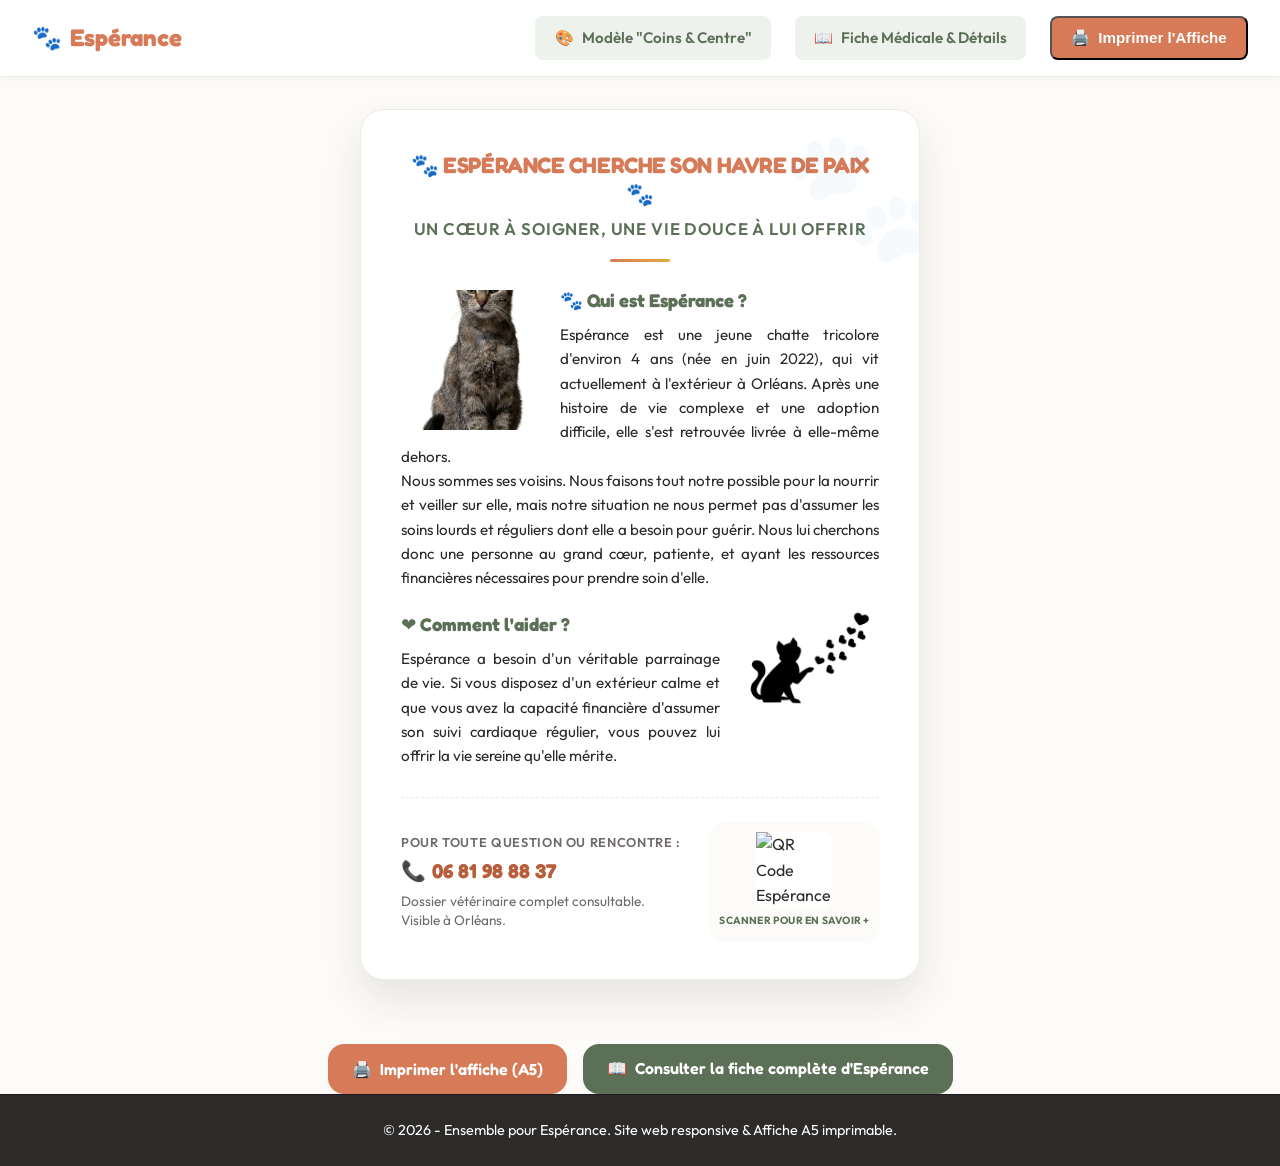
==== index.html @ 39a7cecc "first commit" ====
<!DOCTYPE html>
<html lang="fr">
<head>
  <meta charset="UTF-8">
  <meta name="viewport" content="width=device-width, initial-scale=1.0">
  <title>🐾 ESPÉRANCE CHERCHE SON HAVRE DE PAIX 🐾</title>
  <meta name="description" content="Espérance est une jeune chatte tricolore d'environ 4 ans à Orléans cherchant un parrainage de vie chaleureux pour soigner son cœur.">
  <link rel="stylesheet" href="css/style.css">
  <!-- Inclusion de la bibliothèque de QR code légère par CDN -->
  <script src="https://cdnjs.cloudflare.com/ajax/libs/qrcodejs/1.0.0/qrcode.min.js" integrity="sha512-CNgIRecGo7nOMXXjpixt97yIXEeq45ZhKvEGlI7Luw147IPQLZZx745PgK52dXG5yAA3NCjOzOESsYF3C8cxg==" crossorigin="anonymous" referrerpolicy="no-referrer"></script>
</head>
<body>

  <!-- En-tête du site (Non imprimable) -->
  <header class="site-header">
    <div class="site-logo">
      <span>🐾</span> Espérance
    </div>
    <nav class="nav-links">
      <a href="affiche_coins.html" class="nav-btn secondary">
        <span>🎨</span> Modèle "Coins & Centre"
      </a>
      <a href="details.html" class="nav-btn secondary">
        <span>📖</span> Fiche Médicale & Détails
      </a>
      <button onclick="window.print()" class="nav-btn primary">
        <span>🖨️</span> Imprimer l'Affiche
      </button>
    </nav>
  </header>

  <!-- Layout Principal -->
  <main>
    <!-- Affiche A5 -->
    <article class="flyer-container" id="printable-flyer">
      <div class="flyer-header">
        <h1 class="flyer-tagline" id="flyer-heading">🐾 ESPÉRANCE CHERCHE SON HAVRE DE PAIX 🐾</h1>
        <p class="flyer-sub" id="flyer-subtitle">Un cœur à soigner, une vie douce à lui offrir</p>
        <div class="divider"></div>
      </div>

      <div class="flyer-content">
        <!-- Image principale à gauche avec text wrap -->
        <img src="photo/1.png" alt="Espérance" class="wrap-image-left" id="primary-img">
        
        <h2 class="section-title">🐾 Qui est Espérance ?</h2>
        <p id="history-p1">
          Espérance est une jeune chatte tricolore d'environ 4 ans (née en juin 2022), qui vit actuellement à l'extérieur à Orléans. Après une histoire de vie complexe et une adoption difficile, elle s'est retrouvée livrée à elle-même dehors.
        </p>
        <p id="history-p2">
          Nous sommes ses voisins. Nous faisons tout notre possible pour la nourrir et veiller sur elle, mais notre situation ne nous permet pas d'assumer les soins lourds et réguliers dont elle a besoin pour guérir. Nous lui cherchons donc une personne au grand cœur, patiente, et ayant les ressources financières nécessaires pour prendre soin d'elle.
        </p>

        <!-- Image secondaire à droite avec text wrap -->
        <img src="photo/a.png" alt="Espérance dehors" class="wrap-image-right" id="secondary-img">

        <h2 class="section-title">❤️ Comment l'aider ?</h2>
        <p id="help-p1">
          Espérance a besoin d'un véritable parrainage de vie. Si vous disposez d'un extérieur calme et que vous avez la capacité financière d'assumer son suivi cardiaque régulier, vous pouvez lui offrir la vie sereine qu'elle mérite.
        </p>
      </div>

      <!-- Pied de page avec contact et QR Code dynamique -->
      <footer class="flyer-footer">
        <div class="contact-info">
          <p class="contact-label">Pour toute question ou rencontre :</p>
          <p class="contact-phone">
            <span>📞</span> <span id="contact-number">06 81 98 88 37</span>
          </p>
          <p class="contact-details">
            Dossier vétérinaire complet consultable. Visible à Orléans.
          </p>
        </div>

        <!-- Zone du QR code dynamique -->
        <div class="qr-container">
          <div class="qr-code" id="qrcode-box">
            <!-- Le QR code sera inséré ici en JS -->
          </div>
          <p class="qr-label">Scanner pour en savoir +</p>
        </div>
      </footer>
    </article>
  </main>

  <!-- Boutons de contrôle rapides sous le flyer (Non imprimables) -->
  <div class="controls-container">
    <button onclick="window.print()" class="control-btn accent">
      <span>🖨️</span> Imprimer l'affiche (A5)
    </button>
    <a href="details.html" class="control-btn">
      <span>📖</span> Consulter la fiche complète d'Espérance
    </a>
  </div>

  <!-- Footer global (Non imprimable) -->
  <footer class="site-footer">
    <p>© 2026 - Ensemble pour Espérance. Site web responsive & Affiche A5 imprimable.</p>
  </footer>

  <!-- Scripts JS pour charger le JSON et générer le QR Code -->
  <script src="js/app.js"></script>
</body>
</html>
---- css/style.css ----
/* Importation des polices Google Fonts */
@import url('https://fonts.googleapis.com/css2?family=Fredoka:wght@300..700&family=Outfit:wght@300..900&display=swap');

/* Variables de thème et constantes */
:root {
  --font-title: 'Fredoka', system-ui, -apple-system, sans-serif;
  --font-body: 'Outfit', system-ui, -apple-system, sans-serif;

  /* Palette de couleurs chaudes et bienveillantes (inspirées du pelage tricolore d'Espérance) */
  --bg-main: #fcfbf7;
  --bg-card: #ffffff;
  --primary: #d67a57;
  /* Terracotta douce */
  --primary-light: #f5eae4;
  --primary-dark: #b85e3a;
  --secondary: #5b7056;
  /* Vert sauge apaisant */
  --secondary-light: #eef2ed;
  --accent: #e5a93c;
  /* Doré chaleureux */
  --text-dark: #2d2b2a;
  --text-light: #6e6a68;
  --border-color: #edebe7;

  /* Ombres premium */
  --shadow-sm: 0 2px 4px rgba(45, 43, 42, 0.04);
  --shadow-md: 0 10px 20px rgba(45, 43, 42, 0.06);
  --shadow-lg: 0 20px 40px rgba(45, 43, 42, 0.1);

  --radius-sm: 8px;
  --radius-md: 16px;
  --radius-lg: 24px;

  --transition: all 0.3s cubic-bezier(0.4, 0, 0.2, 1);
}

/* Reset et styles de base */
*,
*::before,
*::after {
  box-sizing: border-box;
  margin: 0;
  padding: 0;
}

body {
  font-family: var(--font-body);
  background-color: var(--bg-main);
  color: var(--text-dark);
  line-height: 1.6;
  min-height: 100vh;
  display: flex;
  flex-direction: column;
}

a {
  color: inherit;
  text-decoration: none;
}

/* En-tête de navigation du site (non imprimable) */
.site-header {
  background-color: var(--bg-card);
  border-bottom: 1px solid var(--border-color);
  padding: 1rem 2rem;
  display: flex;
  justify-content: space-between;
  align-items: center;
  position: sticky;
  top: 0;
  z-index: 100;
  box-shadow: var(--shadow-sm);
}

.site-logo {
  font-family: var(--font-title);
  font-size: 1.5rem;
  font-weight: 700;
  color: var(--primary);
  display: flex;
  align-items: center;
  gap: 0.5rem;
}

.nav-links {
  display: flex;
  gap: 1.5rem;
}

.nav-btn {
  padding: 0.6rem 1.2rem;
  border-radius: var(--radius-sm);
  font-weight: 600;
  font-size: 0.95rem;
  transition: var(--transition);
  display: inline-flex;
  align-items: center;
  gap: 0.5rem;
}

.nav-btn.secondary {
  background-color: var(--secondary-light);
  color: var(--secondary);
}

.nav-btn.secondary:hover {
  background-color: #e0e7df;
}

.nav-btn.primary {
  background-color: var(--primary);
  color: #ffffff;
}

.nav-btn.primary:hover {
  background-color: var(--primary-dark);
  transform: translateY(-1px);
}

/* Layout principal */
main {
  flex: 1;
  padding: 2rem 1.5rem;
  display: flex;
  justify-content: center;
  align-items: center;
  flex-direction: column;
  gap: 2rem;
}

/* Container de l'affiche / flyer */
.flyer-container {
  width: 100%;
  max-width: 560px;
  /* Équivalent à un ratio A5 sur écran large */
  background: var(--bg-card);
  border-radius: var(--radius-lg);
  box-shadow: var(--shadow-lg);
  border: 1px solid var(--border-color);
  padding: 2.5rem;
  position: relative;
  overflow: hidden;
  transition: var(--transition);
}

/* Filigrane décoratif */
.flyer-container::before {
  content: '🐾';
  position: absolute;
  top: -20px;
  right: -20px;
  font-size: 8rem;
  opacity: 0.03;
  pointer-events: none;
}

/* Titres et structure du flyer */
.flyer-header {
  text-align: center;
  margin-bottom: 1.5rem;
}

.flyer-tagline {
  font-family: var(--font-title);
  color: var(--primary);
  font-size: 1.4rem;
  font-weight: 700;
  line-height: 1.3;
  margin-bottom: 0.5rem;
  letter-spacing: -0.02em;
}

.flyer-sub {
  font-family: var(--font-body);
  color: var(--secondary);
  font-size: 1.05rem;
  font-weight: 600;
  text-transform: uppercase;
  letter-spacing: 0.05em;
}

/* Diviseur stylisé */
.divider {
  height: 3px;
  width: 60px;
  background: linear-gradient(90deg, var(--primary), var(--accent));
  margin: 1rem auto 1.5rem;
  border-radius: 2px;
}

/* Contenu du texte avec text wrap */
.flyer-content {
  font-size: 0.95rem;
  color: var(--text-dark);
  text-align: justify;
}

.section-title {
  font-family: var(--font-title);
  font-size: 1.15rem;
  color: var(--secondary);
  margin: 1.2rem 0 0.5rem;
  display: flex;
  align-items: center;
  gap: 0.4rem;
}

/* Image principale avec text wrap - SANS bordure */
.wrap-image-left {
  float: left;
  width: 140px;
  height: 140px;
  margin: 0.3rem 1.2rem 0.5rem 0;
  border-radius: var(--radius-md);
  object-fit: cover;
  border: none;
  shape-outside: margin-box;
}

.wrap-image-right {
  float: right;
  width: 140px;
  height: 140px;
  margin: 0.3rem 0 0.5rem 1.2rem;
  border-radius: var(--radius-md);
  object-fit: cover;
  border: none;
  shape-outside: margin-box;
}

/* Pied de page du flyer - Informations de contact et QR code */
.flyer-footer {
  margin-top: 1.8rem;
  padding-top: 1.5rem;
  border-top: 1.5px dashed var(--border-color);
  display: flex;
  justify-content: space-between;
  align-items: center;
  gap: 1.5rem;
}

.contact-info {
  flex: 1;
}

.contact-label {
  font-size: 0.8rem;
  text-transform: uppercase;
  color: var(--text-light);
  letter-spacing: 0.05em;
  font-weight: 600;
  margin-bottom: 0.2rem;
}

.contact-phone {
  font-family: var(--font-title);
  font-size: 1.25rem;
  color: var(--primary-dark);
  font-weight: 700;
  display: flex;
  align-items: center;
  gap: 0.4rem;
}

.contact-details {
  font-size: 0.85rem;
  color: var(--text-light);
  margin-top: 0.3rem;
  line-height: 1.4;
}

/* Zone du QR code - SANS bordure */
.qr-container {
  display: flex;
  flex-direction: column;
  align-items: center;
  gap: 0.3rem;
  background-color: var(--bg-main);
  padding: 0.6rem;
  border-radius: var(--radius-md);
  border: none;
  min-width: 100px;
  box-shadow: var(--shadow-sm);
  transition: var(--transition);
}

.qr-container:hover {
  transform: scale(1.03);
}

.qr-code {
  width: 76px;
  height: 76px;
  display: flex;
  justify-content: center;
  align-items: center;
  background: white;
  border-radius: var(--radius-sm);
}

.qr-code canvas,
.qr-code img {
  max-width: 100%;
  max-height: 100%;
}

.qr-label {
  font-size: 0.65rem;
  font-weight: 700;
  text-transform: uppercase;
  color: var(--secondary);
  letter-spacing: 0.02em;
  text-align: center;
}

/* ==========================================================================
   Affiche alternative : FORMAT PAYSAGE "Coins et Centre" XXL - SILHOUETTE ENTIÈRE
   ========================================================================== */

/* Container de l'affiche - Hauteur fluide sur le web */
.flyer-corners {
  width: 100%;
  max-width: 800px;
  min-height: 560px;
  height: auto;
  background-color: var(--bg-card);
  border-radius: var(--radius-lg);
  box-shadow: var(--shadow-lg);
  border: 1px solid var(--border-color);
  padding: 2.2rem;
  position: relative;
  overflow: hidden;
  transition: var(--transition);
  display: flex;
  flex-direction: column;
}

/* Fond filigrane personnalisé avec photo/b.png */
.flyer-corners::before {
  content: '';
  position: absolute;
  inset: 0;
  background-image: url('../photo/b.png');
  background-repeat: repeat;
  background-size: 70px;
  opacity: 0.06;
  pointer-events: none;
  z-index: 1;
}

.flyer-corners-header {
  position: relative;
  z-index: 2;
  text-align: center;
  margin-bottom: 1.2rem;
}

/* Disposition multi-colonnes en paysage */
.two-columns-layout {
  position: relative;
  z-index: 2;
  flex: 1;
  display: flex;
  justify-content: space-between;
  gap: 90px;
  /* Espace central */
  min-height: 440px;
  height: auto;
}

/* Image centrale XXL allongée (Photo 1) - Silhouette de chat assis visible en entier (contain), sans border-radius */
.center-image-container {
  position: absolute;
  left: 50%;
  top: 60px;
  /* Décalage vertical fixe coordonné avec le margin-top des cales */
  transform: translateX(-50%);
  /* Centrage horizontal uniquement */
  width: 170px;
  height: 260px;
  z-index: 10;
  pointer-events: none;
  display: flex;
  align-items: center;
  justify-content: center;
  background: transparent;
}

.center-image-container img {
  width: 100%;
  height: 100%;
  object-fit: contain;
  border: none;
  border-radius: 0 !important;
  box-shadow: none !important;
  background: transparent;
  margin-bottom: 3rem;
}

/* Colonnes */
.column {
  width: 355px;
  height: 100%;
  text-align: justify;
  font-size: 0.88rem;
  line-height: 1.45;
  color: var(--text-dark);
}

/* Cales centrales adaptées à la hauteur de 260px et à la silhouette de chat assis (elliptique verticale) */
.center-spacer-left {
  float: right;
  width: 60px;
  /* 40px empiètement + 20px sécurité */
  height: 260px;
  margin-top: 60px;
  /* Décalage coordonné pour débuter à la même hauteur que le chat */
  shape-outside: ellipse(60px 130px at 100% 55%);
  margin-left: 0.8rem;
}

.center-spacer-right {
  float: left;
  width: 60px;
  /* 40px empiètement + 20px sécurité */
  height: 260px;
  margin-top: 60px;
  /* Décalage coordonné pour débuter à la même hauteur que le chat */
  shape-outside: ellipse(60px 130px at 20% 50%);
  margin-right: 0.8rem;
}

/* Images de coins XXL et SANS bordures (130px et 120px) */
.corner-img-top-left {
  float: left;
  width: 180px;
  margin: 0 2rem 0.3rem 0;
  border-radius: 50%;
  object-fit: cover;
  border: none;
  shape-outside: circle(50%);
}

.text-right {
  display: block;
  text-align: right !important;
  word-spacing: 4px;
}

.corner-qr-top-right {
  float: right;
  width: 150px;
  height: 150px;
  margin: 0 0 0.3rem 1.2rem;
  background: white;
  border: none;
  border-radius: var(--radius-sm);
  padding: 0.2rem;
  display: flex;
  flex-direction: column;
  align-items: center;
  justify-content: center;
  shape-outside: margin-box;
}

.corner-qr-top-right canvas,
.corner-qr-top-right img {
  max-width: 100%;
  max-height: 100%;
}

.corner-img-bottom-left {
  float: left;
  width: 180px;
  margin: 0.3rem 1.8rem 0 0;
  object-fit: cover;
  border: none;
  shape-outside: circle(50%);
}

.corner-img-bottom-right {
  float: right;
  width: 180px;
  height: 220px;
  margin: 0.3rem 0 0 1.8rem;
  object-fit: cover;
  border: none;
  shape-outside: circle(50%);
}

/* Pied de page de l'affiche paysage */
.flyer-corners-footer {
  position: relative;
  z-index: 2;
  margin-top: 1.5rem;
  padding-top: 1rem;
  border-top: 1.5px dashed var(--border-color);
  text-align: center;
}

.flyer-corners-footer .phone {
  font-family: var(--font-title);
  font-size: 1.3rem;
  color: var(--primary-dark);
  font-weight: 700;
  margin-bottom: 0.1rem;
}

.flyer-corners-footer .note {
  font-size: 0.82rem;
  color: var(--text-light);
}

/* ==========================================
   Page de Détails
   ========================================== */
.details-container {
  width: 100%;
  max-width: 1000px;
  display: grid;
  grid-template-columns: 1fr;
  gap: 2rem;
  margin: 1.5rem auto;
}

@media (min-width: 768px) {
  .details-container {
    grid-template-columns: 1.2fr 1.8fr;
  }
}

/* Colonne de gauche - Fiche résumé */
.profile-card {
  background: var(--bg-card);
  border-radius: var(--radius-lg);
  border: 1px solid var(--border-color);
  box-shadow: var(--shadow-md);
  padding: 2rem;
  display: flex;
  flex-direction: column;
  align-items: center;
  text-align: center;
  position: sticky;
  top: 90px;
  height: fit-content;
}

.profile-avatar-container {
  position: relative;
  margin-bottom: 1.5rem;
}

.profile-avatar {
  width: 160px;
  height: 160px;
  border-radius: 50%;
  object-fit: cover;
  border: none;
  box-shadow: var(--shadow-md);
}

.profile-badge {
  position: absolute;
  bottom: 5px;
  right: 5px;
  background: var(--accent);
  color: white;
  font-size: 1.2rem;
  padding: 0.4rem;
  border-radius: 50%;
  line-height: 1;
  box-shadow: var(--shadow-sm);
}

.profile-name {
  font-family: var(--font-title);
  font-size: 2rem;
  color: var(--text-dark);
  margin-bottom: 0.2rem;
}

.profile-subtitle {
  font-size: 0.95rem;
  color: var(--primary);
  font-weight: 600;
  margin-bottom: 1.5rem;
}

.profile-info-list {
  width: 100%;
  border-top: 1px solid var(--border-color);
  border-bottom: 1px solid var(--border-color);
  padding: 1.5rem 0;
  margin-bottom: 1.5rem;
  display: flex;
  flex-direction: column;
  gap: 0.8rem;
}

.profile-info-item {
  display: flex;
  justify-content: space-between;
  font-size: 0.95rem;
}

.profile-info-label {
  color: var(--text-light);
  font-weight: 500;
}

.profile-info-value {
  font-weight: 600;
  color: var(--text-dark);
}

.contact-card-btn {
  width: 100%;
  background: var(--primary);
  color: white;
  padding: 0.9rem;
  border-radius: var(--radius-md);
  font-family: var(--font-title);
  font-size: 1.1rem;
  font-weight: 600;
  display: flex;
  align-items: center;
  justify-content: center;
  gap: 0.5rem;
  box-shadow: 0 4px 12px rgba(214, 122, 87, 0.2);
  transition: var(--transition);
}

.contact-card-btn:hover {
  background: var(--primary-dark);
  transform: translateY(-2px);
  box-shadow: 0 6px 16px rgba(214, 122, 87, 0.3);
}

/* Colonne de droite - Contenu détaillé */
.details-content {
  display: flex;
  flex-direction: column;
  gap: 2rem;
}

.details-section {
  background: var(--bg-card);
  border-radius: var(--radius-lg);
  border: 1px solid var(--border-color);
  box-shadow: var(--shadow-md);
  padding: 2.2rem;
}

.details-section-title {
  font-family: var(--font-title);
  font-size: 1.4rem;
  color: var(--secondary);
  margin-bottom: 1.2rem;
  display: flex;
  align-items: center;
  gap: 0.5rem;
  border-bottom: 2px solid var(--secondary-light);
  padding-bottom: 0.5rem;
}

.details-section p {
  color: var(--text-dark);
  font-size: 1rem;
  margin-bottom: 1rem;
  text-align: justify;
}

/* Grille de besoins spécifiques */
.requirements-grid {
  display: grid;
  grid-template-columns: 1fr;
  gap: 1.2rem;
  margin-top: 1rem;
}

.requirement-card {
  background: var(--bg-main);
  padding: 1.2rem;
  border-radius: var(--radius-md);
  border-left: 4px solid var(--secondary);
  display: flex;
  flex-direction: column;
  gap: 0.4rem;
}

.requirement-label {
  font-family: var(--font-title);
  font-size: 1.05rem;
  color: var(--secondary);
  font-weight: 600;
}

.requirement-desc {
  font-size: 0.92rem;
  color: var(--text-light);
  line-height: 1.5;
}

/* Bilan de santé : points rassurants / points de vigilance */
.health-container {
  display: grid;
  grid-template-columns: 1fr;
  gap: 1.5rem;
  margin-top: 1rem;
}

@media (min-width: 992px) {
  .health-container {
    grid-template-columns: 1fr 1fr;
  }
}

.health-block {
  padding: 1.2rem;
  border-radius: var(--radius-md);
  height: 100%;
}

.health-block.reassuring {
  background-color: var(--secondary-light);
  border: 1px solid #d3decb;
}

.health-block.warning {
  background-color: var(--primary-light);
  border: 1px solid #f2d9ce;
}

.health-block-title {
  font-family: var(--font-title);
  font-size: 1.1rem;
  margin-bottom: 0.8rem;
  display: flex;
  align-items: center;
  gap: 0.4rem;
}

.health-block.reassuring .health-block-title {
  color: var(--secondary);
}

.health-block.warning .health-block-title {
  color: var(--primary-dark);
}

.health-list {
  list-style: none;
  display: flex;
  flex-direction: column;
  gap: 0.6rem;
}

.health-list-item {
  font-size: 0.92rem;
  line-height: 1.4;
  position: relative;
  padding-left: 1.2rem;
  color: var(--text-dark);
}

.health-list-item::before {
  position: absolute;
  left: 0;
  top: 2px;
}

.health-block.reassuring .health-list-item::before {
  content: '✓';
  color: var(--secondary);
  font-weight: bold;
}

.health-block.warning .health-list-item::before {
  content: '⚠';
  color: var(--primary);
  font-weight: bold;
}

.health-care-list {
  display: flex;
  flex-direction: column;
  gap: 0.8rem;
}

.health-care-item {
  border-bottom: 1px solid rgba(214, 122, 87, 0.15);
  padding-bottom: 0.8rem;
}

.health-care-item:last-child {
  border-bottom: none;
  padding-bottom: 0;
}

.health-care-label {
  font-weight: 700;
  color: var(--primary-dark);
  font-size: 0.95rem;
  margin-bottom: 0.15rem;
}

.health-care-desc {
  font-size: 0.9rem;
  color: var(--text-dark);
}

/* Galerie photo responsive */
.gallery-grid {
  display: grid;
  grid-template-columns: repeat(2, 1fr);
  gap: 1rem;
  margin-top: 1rem;
}

@media (min-width: 576px) {
  .gallery-grid {
    grid-template-columns: repeat(4, 1fr);
  }
}

.gallery-item {
  position: relative;
  aspect-ratio: 1;
  overflow: hidden;
  border-radius: var(--radius-md);
  border: none;
  cursor: pointer;
  box-shadow: var(--shadow-sm);
  transition: var(--transition);
}

.gallery-item img {
  width: 100%;
  height: 100%;
  object-fit: cover;
  transition: transform 0.5s ease;
}

.gallery-item::after {
  content: '🔍';
  position: absolute;
  inset: 0;
  background: rgba(45, 43, 42, 0.4);
  display: flex;
  align-items: center;
  justify-content: center;
  font-size: 1.5rem;
  opacity: 0;
  transition: var(--transition);
}

.gallery-item:hover::after {
  opacity: 1;
}

.gallery-item:hover img {
  transform: scale(1.08);
}

/* Lightbox pour la galerie */
.lightbox {
  position: fixed;
  inset: 0;
  background: rgba(45, 43, 42, 0.95);
  z-index: 1000;
  display: none;
  align-items: center;
  justify-content: center;
  padding: 2rem;
}

.lightbox.active {
  display: flex;
}

.lightbox-content {
  max-width: 90%;
  max-height: 80%;
  border-radius: var(--radius-md);
  overflow: hidden;
  border: 3px solid white;
  box-shadow: var(--shadow-lg);
}

.lightbox-content img {
  display: block;
  max-width: 100%;
  max-height: 80vh;
  object-fit: contain;
}

.lightbox-close {
  position: absolute;
  top: 20px;
  right: 20px;
  color: white;
  font-size: 2.5rem;
  cursor: pointer;
  background: none;
  border: none;
  transition: var(--transition);
}

.lightbox-close:hover {
  transform: scale(1.1);
  color: var(--primary-light);
}

/* Footer Global (non imprimable) */
.site-footer {
  background-color: var(--text-dark);
  color: #ffffff;
  text-align: center;
  padding: 1.5rem;
  font-size: 0.9rem;
  margin-top: auto;
  border-top: 1px solid #1a1a1a;
}

/* Boutons de contrôle (non imprimable) */
.controls-container {
  display: flex;
  justify-content: center;
  gap: 1rem;
  margin-top: 2rem;
}

.control-btn {
  background: var(--secondary);
  color: white;
  border: none;
  padding: 0.75rem 1.5rem;
  border-radius: var(--radius-md);
  font-family: var(--font-title);
  font-size: 1rem;
  font-weight: 600;
  cursor: pointer;
  display: flex;
  align-items: center;
  gap: 0.5rem;
  transition: var(--transition);
  box-shadow: var(--shadow-sm);
}

.control-btn:hover {
  background: #475843;
  transform: translateY(-2px);
  box-shadow: var(--shadow-md);
}

.control-btn.accent {
  background: var(--primary);
}

.control-btn.accent:hover {
  background: var(--primary-dark);
}

/* ==========================================================================
   STYLE D'IMPRESSION COMPACT FIABLE ET FLUIDE (BLOCKS ET FLOATS - SANS COUPURE)
   ========================================================================== */
@media print {

  /* Forcer les dimensions A5 Paysage à l'impression avec marges minimales de 1.5mm */
  @page {
    size: A5 landscape;
    margin: 1.5mm;
  }

  /* Cacher les éléments non imprimables */
  .site-header,
  .site-footer,
  .controls-container,
  .site-logo,
  .nav-links,
  button,
  .nav-btn {
    display: none !important;
  }

  body {
    background-color: #ffffff !important;
    color: #000000 !important;
    font-size: 7pt !important;
    /* Légère réduction pour s'assurer que tout le texte rentre */
    min-height: auto !important;
    display: block !important;
    padding: 0 !important;
    margin: 0 !important;
  }

  main {
    padding: 0 !important;
    display: block !important;
  }

  /* Le flyer s'adapte en hauteur automatique sans coupure */
  .flyer-corners {
    display: block !important;
    /* Rendu block au lieu de flex */
    max-width: 100% !important;
    width: 100% !important;
    height: auto !important;
    min-height: 100% !important;
    overflow: visible !important;
    /* Permet d'afficher tout le contenu */
    padding: 0.4rem 0.8rem 0.2rem 0.8rem !important;
    margin: 0 !important;
    background: transparent !important;
  }

  .flyer-corners::before {
    opacity: 0.03 !important;
  }

  .flyer-corners-header {
    margin-bottom: 0.15rem !important;
    display: block !important;
  }

  .flyer-tagline {
    font-size: 11pt !important;
    color: #000000 !important;
  }

  .flyer-sub {
    font-size: 8pt !important;
    color: #555555 !important;
  }

  .divider {
    height: 1.5px !important;
    width: 40px !important;
    background: #000000 !important;
    margin: 0.15rem auto !important;
    display: block !important;
  }

  /* Zone des colonnes : hauteur automatique pour éviter la coupure de texte */
  .two-columns-layout {
    display: block !important;
    width: 100% !important;
    height: auto !important;
    /* Passage en hauteur automatique pour que tout s'affiche */
    min-height: 250px !important;
    position: relative !important;
    margin-bottom: 10px !important;
  }

  /* Image centrale compactée à l'impression (120px x 180px) */
  .center-image-container {
    position: absolute !important;
    left: 50% !important;
    top: 35px !important;
    /* Position fixe par rapport au haut du texte */
    transform: translateX(-50%) !important;
    width: 120px !important;
    /* Dimensions plus compactes pour l'impression */
    height: 180px !important;
    z-index: 10 !important;
    display: flex !important;
  }

  .center-image-container img {
    width: 100% !important;
    height: 100% !important;
    object-fit: contain !important;
  }

  .column {
    display: block !important;
    font-size: 7pt !important;
    line-height: 1.3 !important;
  }

  .column-left {
    float: left !important;
    width: 44% !important;
    /* Espace de 12% au milieu */
  }

  .column-right {
    float: right !important;
    width: 44% !important;
  }

  /* Cales d'impression adaptées à la hauteur du chat de 180px */
  .center-spacer-left {
    float: right !important;
    width: 40px !important;
    /* Largeur d'évitement réduite */
    height: 180px !important;
    margin-top: 35px !important;
    /* Alignée avec le haut du chat */
    shape-outside: ellipse(40px 90px at 100% 50%) !important;
    margin-left: 0.5rem !important;
  }

  .center-spacer-right {
    float: left !important;
    width: 40px !important;
    /* Largeur d'évitement réduite */
    height: 180px !important;
    margin-top: 35px !important;
    /* Alignée avec le haut du chat */
    shape-outside: ellipse(40px 90px at 0% 50%) !important;
    margin-right: 0.5rem !important;
  }

  /* Images de coins compactées à l'impression */
  .corner-img-top-left,
  .corner-img-bottom-left,
  .corner-img-bottom-right {
    width: 85px !important;
    /* Dimensions réduites à 85px */
    height: 85px !important;
  }

  .corner-qr-top-right {
    width: 90px !important;
    /* QR code compact de 90px */
    height: 90px !important;
    padding: 0 !important;
  }

  /* Pied de page imprimé positionné de façon fiable avec clear: both */
  .flyer-corners-footer {
    display: block !important;
    position: relative !important;
    clear: both !important;
    /* Annule les floats et force l'affichage en bas */
    margin-top: 5px !important;
    padding-top: 0.2rem !important;
    border-top: 1px dashed #666666 !important;
  }

  .flyer-corners-footer .phone {
    font-size: 10pt !important;
    color: #000000 !important;
    margin-bottom: 0 !important;
  }

  .flyer-corners-footer .note {
    font-size: 6.8pt !important;
  }
}
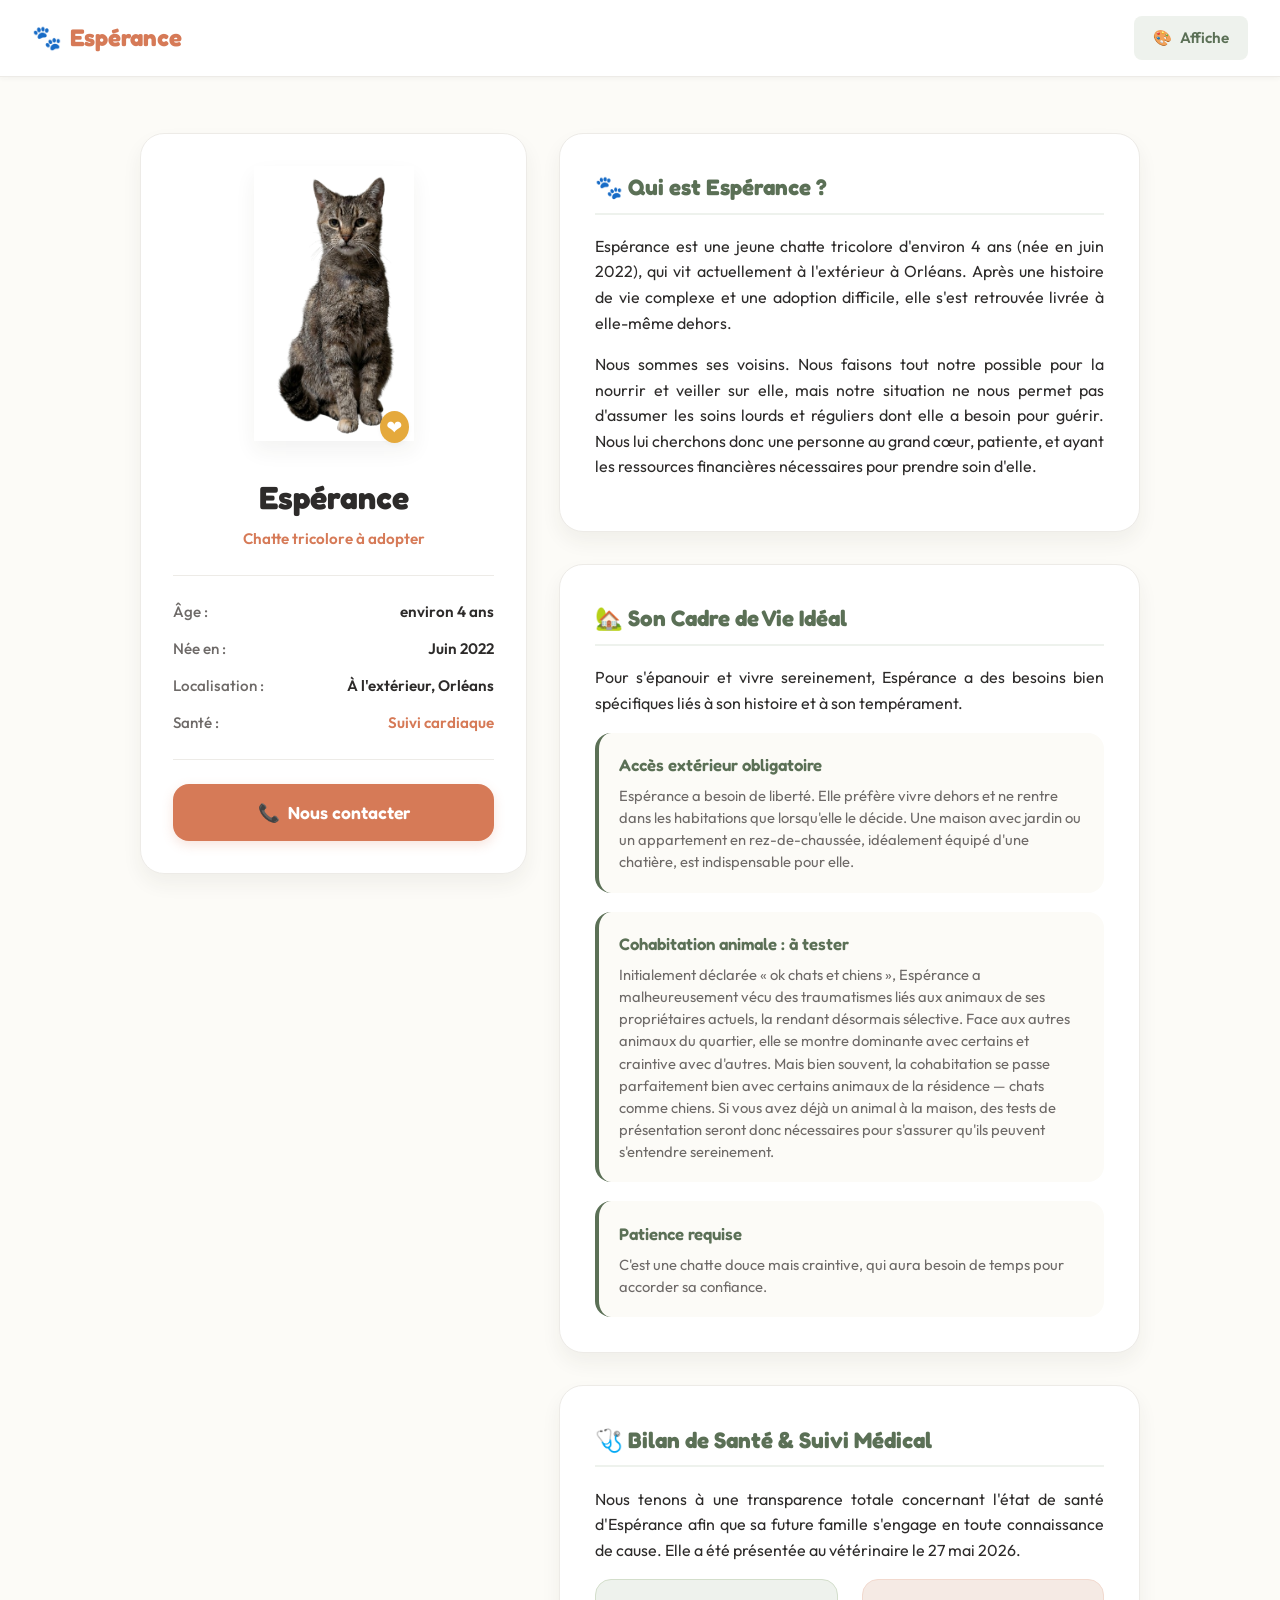
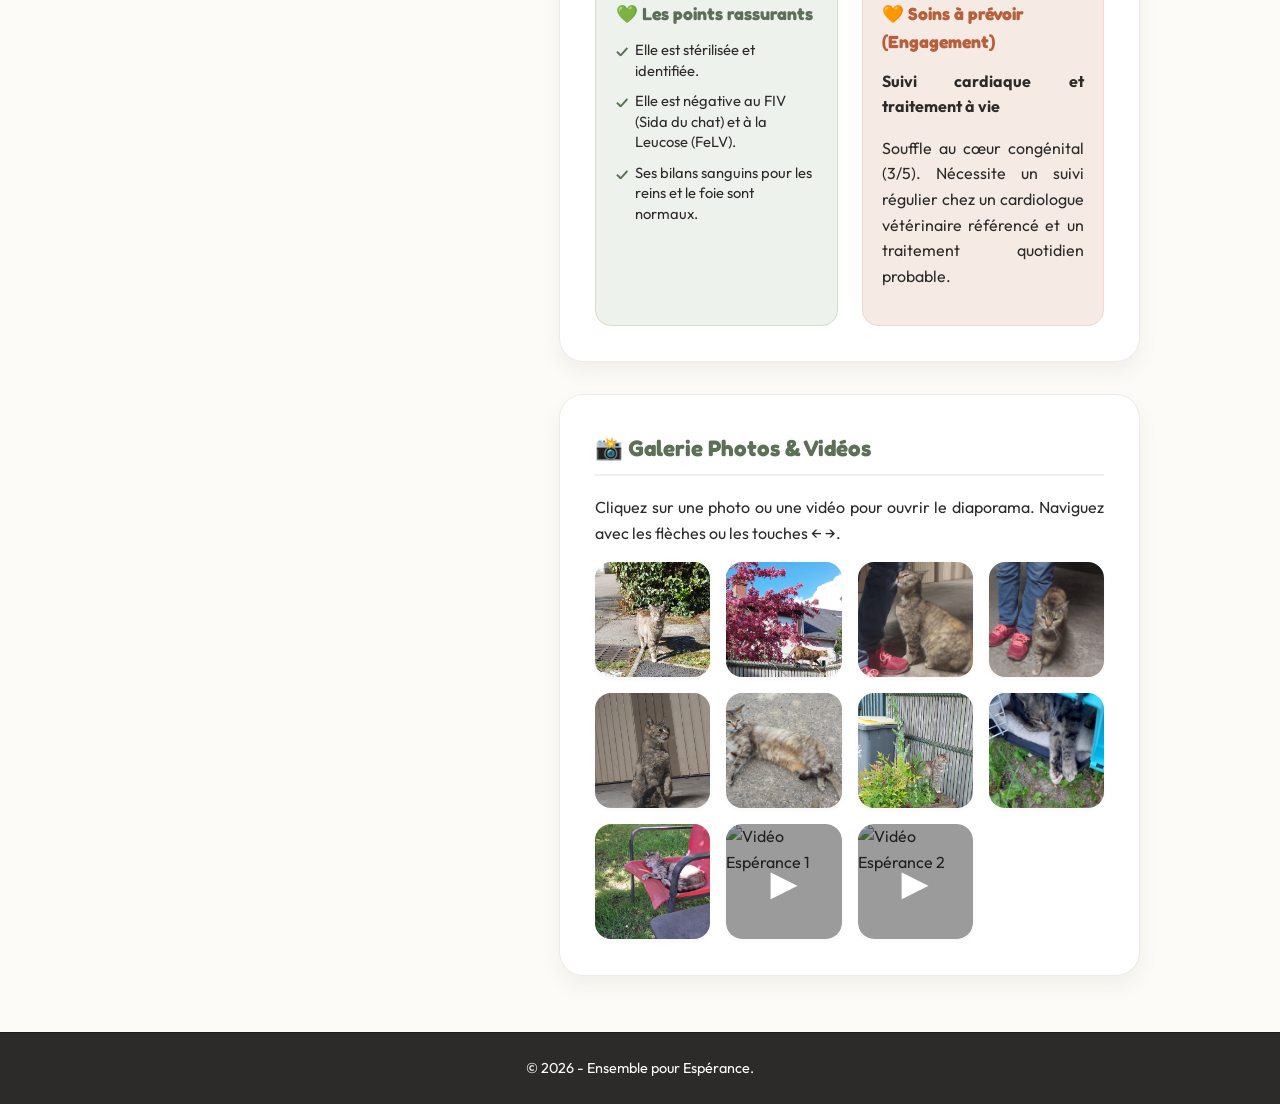
==== commit db4b7d41: "feat: update flyer design and layout with custom CSS styling and images" ====
--- a/index.html
+++ b/index.html
@@ -1,104 +1,316 @@
 <!DOCTYPE html>
 <html lang="fr">
+
 <head>
   <meta charset="UTF-8">
   <meta name="viewport" content="width=device-width, initial-scale=1.0">
-  <title>🐾 ESPÉRANCE CHERCHE SON HAVRE DE PAIX 🐾</title>
-  <meta name="description" content="Espérance est une jeune chatte tricolore d'environ 4 ans à Orléans cherchant un parrainage de vie chaleureux pour soigner son cœur.">
+  <title>🐾 Fiche de Vie &amp; Santé d'Espérance 🐾</title>
+  <meta name="description"
+    content="Découvrez le profil complet d'Espérance: son histoire, son bilan de santé vétérinaire, ses besoins spécifiques et toutes ses photos.">
   <link rel="stylesheet" href="css/style.css">
-  <!-- Inclusion de la bibliothèque de QR code légère par CDN -->
-  <script src="https://cdnjs.cloudflare.com/ajax/libs/qrcodejs/1.0.0/qrcode.min.js" integrity="sha512-CNgIRecGo7nOMXXjpixt97yIXEeq45ZhKvEGlI7Luw147IPQLZZx745PgK52dXG5yAA3NCjOzOESsYF3C8cxg==" crossorigin="anonymous" referrerpolicy="no-referrer"></script>
 </head>
+
 <body>
 
-  <!-- En-tête du site (Non imprimable) -->
   <header class="site-header">
     <div class="site-logo">
       <span>🐾</span> Espérance
     </div>
     <nav class="nav-links">
       <a href="affiche_coins.html" class="nav-btn secondary">
-        <span>🎨</span> Modèle "Coins & Centre"
+        <span>🎨</span> Affiche
       </a>
-      <a href="details.html" class="nav-btn secondary">
-        <span>📖</span> Fiche Médicale & Détails
-      </a>
-      <button onclick="window.print()" class="nav-btn primary">
-        <span>🖨️</span> Imprimer l'Affiche
-      </button>
     </nav>
   </header>
 
   <!-- Layout Principal -->
   <main>
-    <!-- Affiche A5 -->
-    <article class="flyer-container" id="printable-flyer">
-      <div class="flyer-header">
-        <h1 class="flyer-tagline" id="flyer-heading">🐾 ESPÉRANCE CHERCHE SON HAVRE DE PAIX 🐾</h1>
-        <p class="flyer-sub" id="flyer-subtitle">Un cœur à soigner, une vie douce à lui offrir</p>
-        <div class="divider"></div>
-      </div>
-
-      <div class="flyer-content">
-        <!-- Image principale à gauche avec text wrap -->
-        <img src="photo/1.png" alt="Espérance" class="wrap-image-left" id="primary-img">
-        
-        <h2 class="section-title">🐾 Qui est Espérance ?</h2>
-        <p id="history-p1">
-          Espérance est une jeune chatte tricolore d'environ 4 ans (née en juin 2022), qui vit actuellement à l'extérieur à Orléans. Après une histoire de vie complexe et une adoption difficile, elle s'est retrouvée livrée à elle-même dehors.
-        </p>
-        <p id="history-p2">
-          Nous sommes ses voisins. Nous faisons tout notre possible pour la nourrir et veiller sur elle, mais notre situation ne nous permet pas d'assumer les soins lourds et réguliers dont elle a besoin pour guérir. Nous lui cherchons donc une personne au grand cœur, patiente, et ayant les ressources financières nécessaires pour prendre soin d'elle.
-        </p>
-
-        <!-- Image secondaire à droite avec text wrap -->
-        <img src="photo/a.png" alt="Espérance dehors" class="wrap-image-right" id="secondary-img">
-
-        <h2 class="section-title">❤️ Comment l'aider ?</h2>
-        <p id="help-p1">
-          Espérance a besoin d'un véritable parrainage de vie. Si vous disposez d'un extérieur calme et que vous avez la capacité financière d'assumer son suivi cardiaque régulier, vous pouvez lui offrir la vie sereine qu'elle mérite.
-        </p>
-      </div>
-
-      <!-- Pied de page avec contact et QR Code dynamique -->
-      <footer class="flyer-footer">
-        <div class="contact-info">
-          <p class="contact-label">Pour toute question ou rencontre :</p>
-          <p class="contact-phone">
-            <span>📞</span> <span id="contact-number">06 81 98 88 37</span>
-          </p>
-          <p class="contact-details">
-            Dossier vétérinaire complet consultable. Visible à Orléans.
-          </p>
+    <div class="details-container">
+
+      <!-- Colonne Gauche : Carte Profil -->
+      <aside class="profile-card">
+        <div class="profile-avatar-container">
+          <img src="photo/1.png" alt="Photo de profil d'Espérance" class="profile-avatar" id="avatar-img">
+          <span class="profile-badge">❤️</span>
         </div>
 
-        <!-- Zone du QR code dynamique -->
-        <div class="qr-container">
-          <div class="qr-code" id="qrcode-box">
-            <!-- Le QR code sera inséré ici en JS -->
-          </div>
-          <p class="qr-label">Scanner pour en savoir +</p>
+        <h1 class="profile-name">Espérance</h1>
+        <p class="profile-subtitle">Chatte tricolore à adopter</p>
+
+        <div class="profile-info-list">
+          <div class="profile-info-item">
+            <span class="profile-info-label">Âge :</span>
+            <span class="profile-info-value" id="info-age">environ 4 ans</span>
+          </div>
+          <div class="profile-info-item">
+            <span class="profile-info-label">Née en :</span>
+            <span class="profile-info-value" id="info-birth">Juin 2022</span>
+          </div>
+          <div class="profile-info-item">
+            <span class="profile-info-label">Localisation :</span>
+            <span class="profile-info-value" id="info-location">Orléans</span>
+          </div>
+          <div class="profile-info-item">
+            <span class="profile-info-label">Santé :</span>
+            <span class="profile-info-value" style="color: var(--primary);">Suivi cardiaque</span>
+          </div>
         </div>
-      </footer>
-    </article>
+
+        <a href="tel:0681988837" class="contact-card-btn">
+          <span>📞</span> Nous contacter
+        </a>
+      </aside>
+
+      <!-- Colonne Droite : Contenu Détaillé -->
+      <section class="details-content">
+
+        <!-- Section Histoire -->
+        <article class="details-section">
+          <h2 class="details-section-title">🐾 Qui est Espérance ?</h2>
+          <div id="details-history">
+            <p>Espérance est une jeune chatte tricolore d'environ 4 ans (née en juin 2022), qui vit actuellement à
+              l'extérieur à Orléans. Après une histoire de vie complexe et une adoption difficile, elle s'est retrouvée
+              livrée à elle-même dehors.</p>
+            <p>Nous sommes ses voisins. Nous faisons tout notre possible pour la nourrir et veiller sur elle, mais notre
+              situation ne nous permet pas d'assumer les soins lourds et réguliers dont elle a besoin pour guérir. Nous
+              lui cherchons donc une personne au grand cœur, patiente, et ayant les ressources financières nécessaires
+              pour prendre soin d'elle.</p>
+          </div>
+        </article>
+
+        <!-- Section Cadre de Vie Idéal -->
+        <article class="details-section">
+          <h2 class="details-section-title">🏡 Son Cadre de Vie Idéal</h2>
+          <p>Pour s'épanouir et vivre sereinement, Espérance a des besoins bien spécifiques liés à son histoire et à son
+            tempérament.</p>
+          <div class="requirements-grid" id="details-requirements">
+            <div class="requirement-card">
+              <span class="requirement-label">Accès extérieur obligatoire</span>
+              <span class="requirement-desc">Espérance a besoin de liberté. Elle préfère vivre dehors et ne rentre dans
+                les habitations que lorsqu'elle le décide. Une maison avec jardin ou un appartement en rez-de-chaussée,
+                idéalement équipé d'une chatière, est indispensable pour elle.</span>
+            </div>
+            <div class="requirement-card">
+              <span class="requirement-label">Cohabitation animale : à tester</span>
+              <span class="requirement-desc">Initialement déclarée « ok chats et chiens », Espérance a malheureusement
+                vécu des traumatismes liés aux animaux de ses propriétaires actuels, la rendant désormais sélective.
+                Face aux autres animaux du quartier, elle se montre dominante avec certains et craintive avec d'autres.
+                Mais bien souvent, la cohabitation se passe parfaitement bien avec certains animaux de la résidence —
+                chats comme chiens. Si vous avez déjà un animal à la maison, des tests de présentation seront donc
+                nécessaires pour s'assurer qu'ils peuvent s'entendre sereinement.</span>
+            </div>
+            <div class="requirement-card">
+              <span class="requirement-label">Patience requise</span>
+              <span class="requirement-desc">C'est une chatte douce mais craintive, qui aura besoin de temps pour
+                accorder sa confiance.</span>
+            </div>
+          </div>
+        </article>
+
+        <!-- Section Santé & Soins -->
+        <article class="details-section">
+          <h2 class="details-section-title">🩺 Bilan de Santé &amp; Suivi Médical</h2>
+          <p>Nous tenons à une transparence totale concernant l'état de santé d'Espérance afin que sa future famille
+            s'engage en toute connaissance de cause. Elle a été présentée au vétérinaire le 27 mai 2026.</p>
+
+          <div class="health-container">
+            <div class="health-block reassuring">
+              <h3 class="health-block-title">💚 Les points rassurants</h3>
+              <ul class="health-list" id="reassuring-list">
+                <li class="health-list-item">Elle est stérilisée et identifiée.</li>
+                <li class="health-list-item">Elle est négative au FIV (Sida du chat) et à la Leucose (FeLV).</li>
+                <li class="health-list-item">Ses bilans sanguins pour les reins et le foie sont normaux.</li>
+              </ul>
+            </div>
+
+            <div class="health-block warning">
+              <h3 class="health-block-title">🧡 Soins à prévoir (Engagement)</h3>
+              <div class="health-care-list" id="care-list">
+                <div class="health-care-item">
+                  <p class="health-care-label">Suivi cardiaque et traitement à vie</p>
+                  <p class="health-care-desc">Souffle au cœur congénital (3/5). Nécessite un suivi régulier chez un
+                    cardiologue vétérinaire référencé et un traitement quotidien probable.</p>
+                </div>
+              </div>
+            </div>
+          </div>
+        </article>
+
+        <!-- Galerie Photos & Vidéos -->
+        <article class="details-section">
+          <h2 class="details-section-title">📸 Galerie Photos &amp; Vidéos</h2>
+          <p>Cliquez sur une photo ou une vidéo pour ouvrir le diaporama. Naviguez avec les flèches ou les touches ← →.</p>
+          <div class="gallery-grid" id="gallery-box">
+
+            <div class="gallery-item" onclick="openSlideshow(0)">
+              <img src="photo/galerie/20260315_103427.jpg" alt="Espérance - Photo 1" loading="lazy">
+            </div>
+            <div class="gallery-item" onclick="openSlideshow(1)">
+              <img src="photo/galerie/20260325_162601.jpg" alt="Espérance - Photo 2" loading="lazy">
+            </div>
+            <div class="gallery-item" onclick="openSlideshow(2)">
+              <img src="photo/galerie/20260401_204713.jpg" alt="Espérance - Photo 3" loading="lazy">
+            </div>
+            <div class="gallery-item" onclick="openSlideshow(3)">
+              <img src="photo/galerie/20260401_204842.jpg" alt="Espérance - Photo 4" loading="lazy">
+            </div>
+            <div class="gallery-item" onclick="openSlideshow(4)">
+              <img src="photo/galerie/20260401_205354.jpg" alt="Espérance - Photo 5" loading="lazy">
+            </div>
+            <div class="gallery-item" onclick="openSlideshow(5)">
+              <img src="photo/galerie/20260501_160512.jpg" alt="Espérance - Photo 6" loading="lazy">
+            </div>
+            <div class="gallery-item" onclick="openSlideshow(6)">
+              <img src="photo/galerie/20260517_102417.jpg" alt="Espérance - Photo 7" loading="lazy">
+            </div>
+            <div class="gallery-item" onclick="openSlideshow(7)">
+              <img src="photo/galerie/20260525_193505.jpg" alt="Espérance - Photo 8" loading="lazy">
+            </div>
+            <div class="gallery-item" onclick="openSlideshow(8)">
+              <img src="photo/galerie/image000000(4).jpg" alt="Espérance - Photo 9" loading="lazy">
+            </div>
+
+            <div class="gallery-item gallery-item-video" onclick="openSlideshow(9)">
+              <img src="https://img.youtube.com/vi/37vehs3UOGQ/hqdefault.jpg" alt="Vidéo Espérance 1" loading="lazy">
+              <span class="gallery-play-btn">▶</span>
+            </div>
+            <div class="gallery-item gallery-item-video" onclick="openSlideshow(10)">
+              <img src="https://img.youtube.com/vi/AfHTMRv_APE/hqdefault.jpg" alt="Vidéo Espérance 2" loading="lazy">
+              <span class="gallery-play-btn">▶</span>
+            </div>
+
+          </div>
+        </article>
+
+      </section>
+    </div>
   </main>
 
-  <!-- Boutons de contrôle rapides sous le flyer (Non imprimables) -->
-  <div class="controls-container">
-    <button onclick="window.print()" class="control-btn accent">
-      <span>🖨️</span> Imprimer l'affiche (A5)
-    </button>
-    <a href="details.html" class="control-btn">
-      <span>📖</span> Consulter la fiche complète d'Espérance
-    </a>
+  <!-- Diaporama Lightbox -->
+  <div class="lightbox" id="lightbox" role="dialog" aria-modal="true" aria-label="Diaporama">
+    <button class="lightbox-close" id="lightbox-close" aria-label="Fermer">&times;</button>
+    <div class="lightbox-counter" id="lightbox-counter">1 / 11</div>
+    <button class="lightbox-nav lightbox-prev" id="lightbox-prev" aria-label="Précédent">&#8249;</button>
+    <div class="lightbox-content" id="lightbox-content">
+      <img src="" alt="Agrandissement" id="lightbox-img">
+      <div class="lightbox-video-wrapper" id="lightbox-video-wrapper"></div>
+    </div>
+    <button class="lightbox-nav lightbox-next" id="lightbox-next" aria-label="Suivant">&#8250;</button>
   </div>
 
-  <!-- Footer global (Non imprimable) -->
+  <!-- Footer Global -->
   <footer class="site-footer">
-    <p>© 2026 - Ensemble pour Espérance. Site web responsive & Affiche A5 imprimable.</p>
+    <p>© 2026 - Ensemble pour Espérance.</p>
   </footer>
 
-  <!-- Scripts JS pour charger le JSON et générer le QR Code -->
   <script src="js/app.js"></script>
+
+  <script>
+  (function () {
+    'use strict';
+
+    const MEDIA = [
+      { type: 'image', src: 'photo/galerie/20260315_103427.jpg',  label: 'Photo 1' },
+      { type: 'image', src: 'photo/galerie/20260325_162601.jpg',  label: 'Photo 2' },
+      { type: 'image', src: 'photo/galerie/20260401_204713.jpg',  label: 'Photo 3' },
+      { type: 'image', src: 'photo/galerie/20260401_204842.jpg',  label: 'Photo 4' },
+      { type: 'image', src: 'photo/galerie/20260401_205354.jpg',  label: 'Photo 5' },
+      { type: 'image', src: 'photo/galerie/20260501_160512.jpg',  label: 'Photo 6' },
+      { type: 'image', src: 'photo/galerie/20260517_102417.jpg',  label: 'Photo 7' },
+      { type: 'image', src: 'photo/galerie/20260525_193505.jpg',  label: 'Photo 8' },
+      { type: 'image', src: 'photo/galerie/image000000(4).jpg',   label: 'Photo 9' },
+      { type: 'video', videoId: '37vehs3UOGQ', label: 'Vidéo 1 — Espérance' },
+      { type: 'video', videoId: 'AfHTMRv_APE', label: 'Vidéo 2 — Espérance' },
+    ];
+
+    const lightbox    = document.getElementById('lightbox');
+    const lbImg       = document.getElementById('lightbox-img');
+    const lbVideoWrap = document.getElementById('lightbox-video-wrapper');
+    const lbCounter   = document.getElementById('lightbox-counter');
+    const btnClose    = document.getElementById('lightbox-close');
+    const btnPrev     = document.getElementById('lightbox-prev');
+    const btnNext     = document.getElementById('lightbox-next');
+
+    let currentIndex = 0;
+    const isHttp = location.protocol.startsWith('http');
+
+    function showMedia(index) {
+      currentIndex = (index + MEDIA.length) % MEDIA.length;
+      const media  = MEDIA[currentIndex];
+      lbCounter.textContent = (currentIndex + 1) + ' / ' + MEDIA.length;
+
+      if (media.type === 'image') {
+        lbImg.src             = media.src;
+        lbImg.alt             = media.label;
+        lbImg.style.display   = 'block';
+        lbVideoWrap.style.display = 'none';
+        lbVideoWrap.innerHTML = '';
+      } else {
+        lbImg.style.display       = 'none';
+        lbVideoWrap.style.display = 'flex';
+
+        if (isHttp) {
+          var embedUrl = 'https://www.youtube-nocookie.com/embed/' + media.videoId + '?autoplay=1&rel=0&playsinline=1';
+          lbVideoWrap.innerHTML =
+            '<iframe src="' + embedUrl + '" allow="autoplay; fullscreen" allowfullscreen ' +
+            'frameborder="0" title="' + media.label + '" style="width:100%;height:100%;border:none;"></iframe>';
+        } else {
+          lbVideoWrap.innerHTML =
+            '<div class="lb-video-card">' +
+              '<img src="https://img.youtube.com/vi/' + media.videoId + '/hqdefault.jpg" ' +
+                   'alt="' + media.label + '" class="lb-video-thumb">' +
+              '<div class="lb-video-overlay">' +
+                '<p class="lb-video-title">' + media.label + '</p>' +
+                '<p class="lb-video-hint">⚠️ Pour lire la vidéo ici, ouvrez la page via<br>' +
+                  '<strong>http://localhost:8080/</strong></p>' +
+                '<a href="https://youtube.com/shorts/' + media.videoId + '" target="_blank" rel="noopener" class="lb-video-btn">' +
+                  '▶ Voir sur YouTube' +
+                '</a>' +
+              '</div>' +
+            '</div>';
+        }
+      }
+    }
+
+    window.openSlideshow = function (index) {
+      showMedia(index);
+      lightbox.classList.add('active');
+      document.body.style.overflow = 'hidden';
+      btnClose.focus();
+    };
+
+    function closeSlideshow() {
+      lightbox.classList.remove('active');
+      document.body.style.overflow = '';
+      lbImg.src = '';
+      lbVideoWrap.innerHTML = '';
+    }
+
+    btnClose.addEventListener('click', closeSlideshow);
+    btnPrev.addEventListener('click', function () { showMedia(currentIndex - 1); });
+    btnNext.addEventListener('click', function () { showMedia(currentIndex + 1); });
+
+    lightbox.addEventListener('click', function (e) {
+      if (e.target === lightbox) closeSlideshow();
+    });
+
+    document.addEventListener('keydown', function (e) {
+      if (!lightbox.classList.contains('active')) return;
+      if (e.key === 'Escape')          closeSlideshow();
+      else if (e.key === 'ArrowLeft')  showMedia(currentIndex - 1);
+      else if (e.key === 'ArrowRight') showMedia(currentIndex + 1);
+    });
+
+    var touchStartX = 0;
+    lightbox.addEventListener('touchstart', function (e) { touchStartX = e.touches[0].clientX; }, { passive: true });
+    lightbox.addEventListener('touchend', function (e) {
+      var dx = e.changedTouches[0].clientX - touchStartX;
+      if (Math.abs(dx) > 50) showMedia(currentIndex + (dx < 0 ? 1 : -1));
+    }, { passive: true });
+
+  })();
+  </script>
+
 </body>
+
 </html>
--- a/css/style.css
+++ b/css/style.css
@@ -469,10 +469,29 @@
   max-height: 100%;
 }
 
+/* Photo coin haut droite avec fondu progressif sur tous les côtés */
+.corner-top-right {
+  float: right;
+  width: 155px;
+  margin: 1.5rem 0 0.5rem 1.2rem;
+  shape-outside: margin-box;
+  overflow: hidden;
+  border-radius: var(--radius-sm);
+}
+
+.corner-top-right img {
+  width: 100%;
+  height: 100%;
+  object-fit: cover;
+  object-position: center top;
+  display: block;
+}
+
+
 .corner-img-bottom-left {
   float: left;
   width: 180px;
-  margin: 0.3rem 1.8rem 0 0;
+  margin: 0.3rem 2.8rem 0.3rem 0;
   object-fit: cover;
   border: none;
   shape-outside: circle(50%);
@@ -481,7 +500,7 @@
 .corner-img-bottom-right {
   float: right;
   width: 180px;
-  height: 220px;
+  height: 200px;
   margin: 0.3rem 0 0 1.8rem;
   object-fit: cover;
   border: none;
@@ -552,9 +571,6 @@
 
 .profile-avatar {
   width: 160px;
-  height: 160px;
-  border-radius: 50%;
-  object-fit: cover;
   border: none;
   box-shadow: var(--shadow-md);
 }
@@ -862,11 +878,11 @@
   transform: scale(1.08);
 }
 
-/* Lightbox pour la galerie */
+/* Lightbox / Diaporama */
 .lightbox {
   position: fixed;
   inset: 0;
-  background: rgba(45, 43, 42, 0.95);
+  background: rgba(20, 18, 17, 0.96);
   z-index: 1000;
   display: none;
   align-items: center;
@@ -878,13 +894,17 @@
   display: flex;
 }
 
+/* Contenu central (image ou vidéo) */
 .lightbox-content {
-  max-width: 90%;
-  max-height: 80%;
+  max-width: min(90vw, 900px);
+  max-height: 80vh;
   border-radius: var(--radius-md);
   overflow: hidden;
-  border: 3px solid white;
   box-shadow: var(--shadow-lg);
+  position: relative;
+  display: flex;
+  align-items: center;
+  justify-content: center;
 }
 
 .lightbox-content img {
@@ -892,24 +912,168 @@
   max-width: 100%;
   max-height: 80vh;
   object-fit: contain;
-}
-
+  border-radius: var(--radius-md);
+}
+
+/* Wrapper vidéo YouTube dans la lightbox */
+.lightbox-video-wrapper {
+  display: none;
+  width: min(92vw, 560px);
+  height: min(88vh, 996px);
+  /* format portrait Shorts 9:16 — plus grand */
+  border-radius: var(--radius-lg);
+  overflow: hidden;
+  background: #000;
+}
+
+/* Carte vidéo YouTube (remplacement de l'iframe bloqué en file://) */
+.lb-video-card {
+  position: relative;
+  width: 100%;
+  border-radius: var(--radius-lg);
+  overflow: hidden;
+  box-shadow: var(--shadow-lg);
+}
+
+.lb-video-thumb {
+  display: block;
+  width: 100%;
+  height: auto;
+  object-fit: cover;
+  filter: brightness(0.65);
+}
+
+.lb-video-overlay {
+  position: absolute;
+  inset: 0;
+  display: flex;
+  flex-direction: column;
+  align-items: center;
+  justify-content: center;
+  gap: 1.2rem;
+  padding: 2rem;
+}
+
+.lb-video-title {
+  color: white;
+  font-family: var(--font-title);
+  font-size: 1.3rem;
+  font-weight: 700;
+  text-align: center;
+  text-shadow: 0 2px 8px rgba(0, 0, 0, 0.6);
+}
+
+.lb-video-btn {
+  display: inline-flex;
+  align-items: center;
+  gap: 0.7rem;
+  background: var(--primary);
+  color: white;
+  font-family: var(--font-title);
+  font-size: 1.1rem;
+  font-weight: 700;
+  padding: 0.8rem 1.6rem;
+  border-radius: 2rem;
+  text-decoration: none;
+  box-shadow: 0 4px 16px rgba(214, 122, 87, 0.5);
+  transition: var(--transition);
+}
+
+.lb-video-btn:hover {
+  background: var(--primary-dark);
+  transform: scale(1.05);
+  box-shadow: 0 6px 20px rgba(214, 122, 87, 0.6);
+}
+
+/* Bouton fermeture */
 .lightbox-close {
   position: absolute;
-  top: 20px;
-  right: 20px;
+  top: 1rem;
+  right: 1.2rem;
   color: white;
   font-size: 2.5rem;
   cursor: pointer;
   background: none;
   border: none;
+  line-height: 1;
   transition: var(--transition);
+  z-index: 10;
 }
 
 .lightbox-close:hover {
-  transform: scale(1.1);
+  transform: scale(1.15);
   color: var(--primary-light);
 }
+
+/* Compteur (ex: 3 / 11) */
+.lightbox-counter {
+  position: absolute;
+  top: 1.1rem;
+  left: 50%;
+  transform: translateX(-50%);
+  color: rgba(255, 255, 255, 0.75);
+  font-size: 0.9rem;
+  font-family: var(--font-body);
+  font-weight: 600;
+  letter-spacing: 0.05em;
+  pointer-events: none;
+}
+
+/* Flèches de navigation */
+.lightbox-nav {
+  position: absolute;
+  top: 50%;
+  transform: translateY(-50%);
+  background: rgba(255, 255, 255, 0.12);
+  border: none;
+  color: white;
+  font-size: 3rem;
+  line-height: 1;
+  padding: 0.5rem 0.9rem;
+  cursor: pointer;
+  border-radius: var(--radius-md);
+  transition: var(--transition);
+  z-index: 10;
+  user-select: none;
+}
+
+.lightbox-nav:hover {
+  background: rgba(255, 255, 255, 0.28);
+  transform: translateY(-50%) scale(1.05);
+}
+
+.lightbox-prev {
+  left: 1rem;
+}
+
+.lightbox-next {
+  right: 1rem;
+}
+
+/* Bouton ▶ sur les vignettes vidéo */
+.gallery-item-video {
+  position: relative;
+}
+
+.gallery-play-btn {
+  position: absolute;
+  inset: 0;
+  display: flex;
+  align-items: center;
+  justify-content: center;
+  font-size: 2.2rem;
+  color: white;
+  background: rgba(20, 18, 17, 0.42);
+  border-radius: var(--radius-md);
+  pointer-events: none;
+  transition: var(--transition);
+}
+
+.gallery-item-video:hover .gallery-play-btn {
+  background: rgba(214, 122, 87, 0.65);
+  font-size: 2.6rem;
+}
+
 
 /* Footer Global (non imprimable) */
 .site-footer {
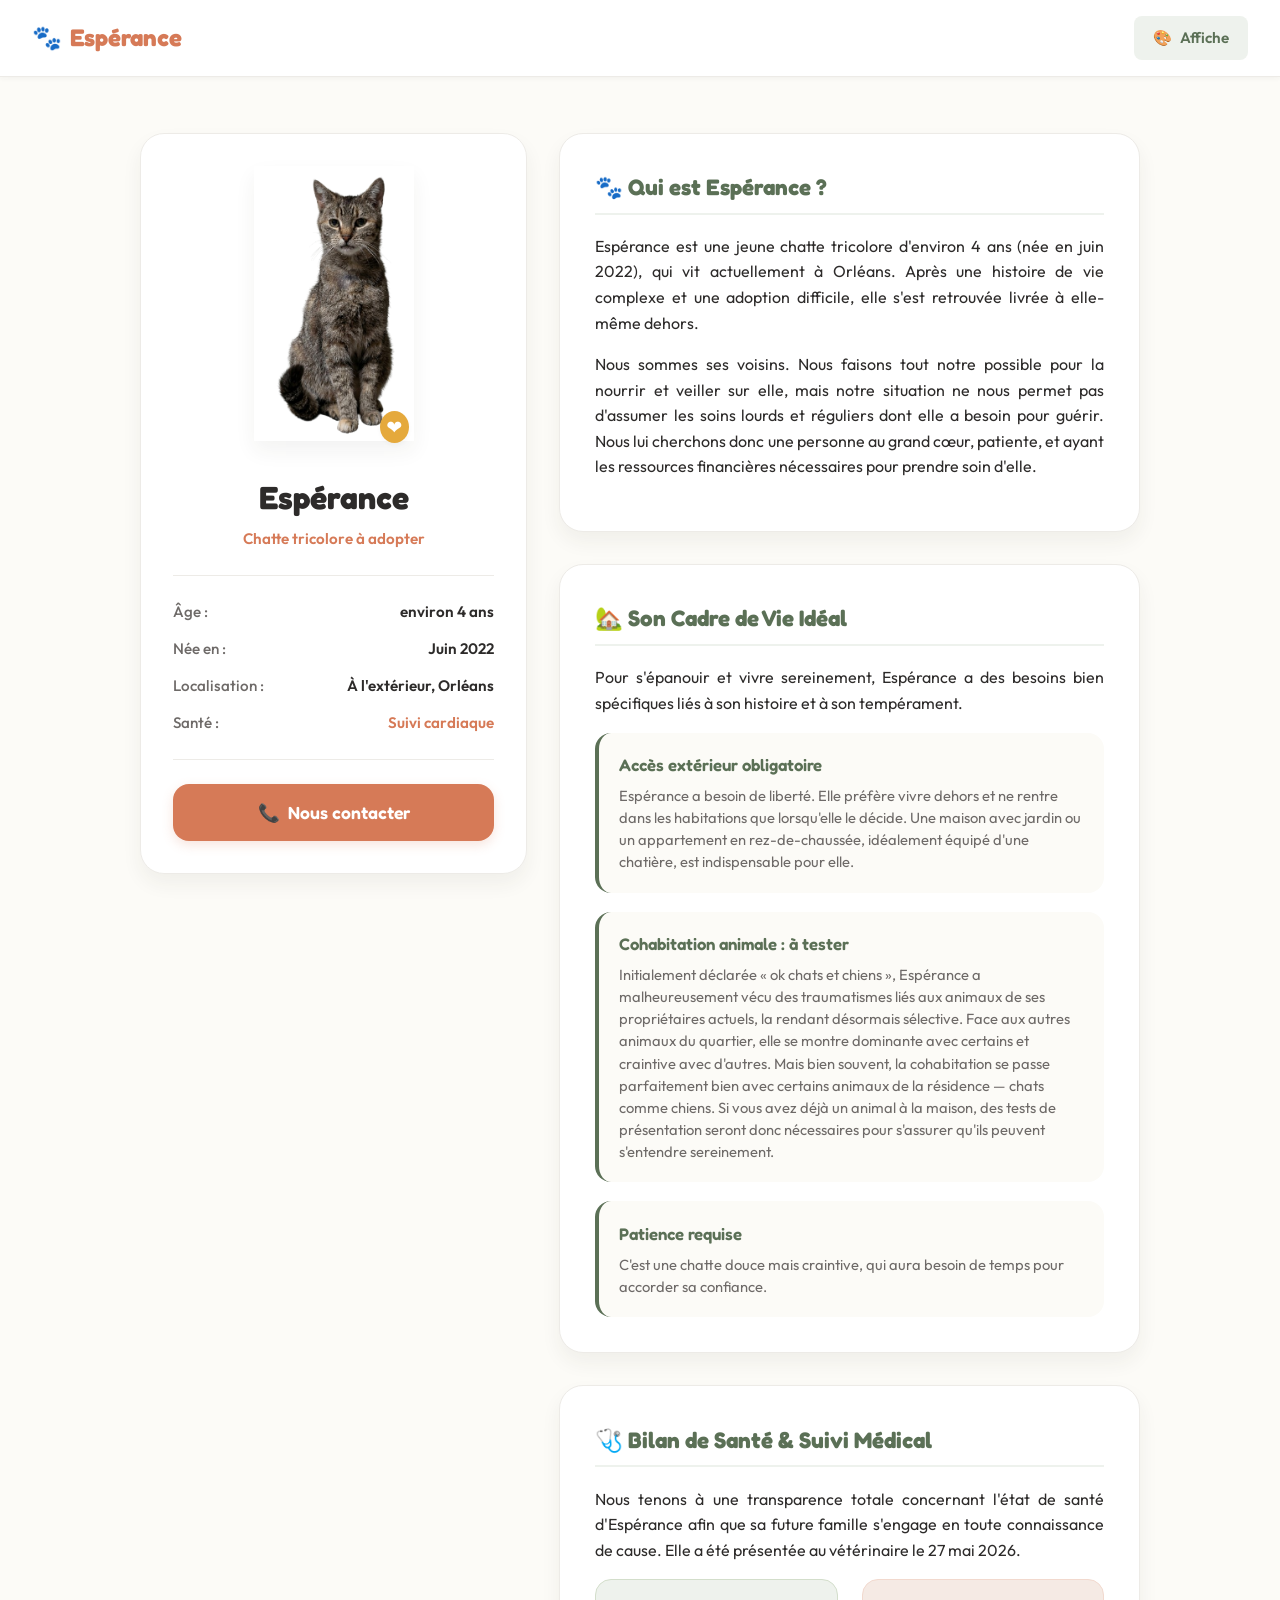
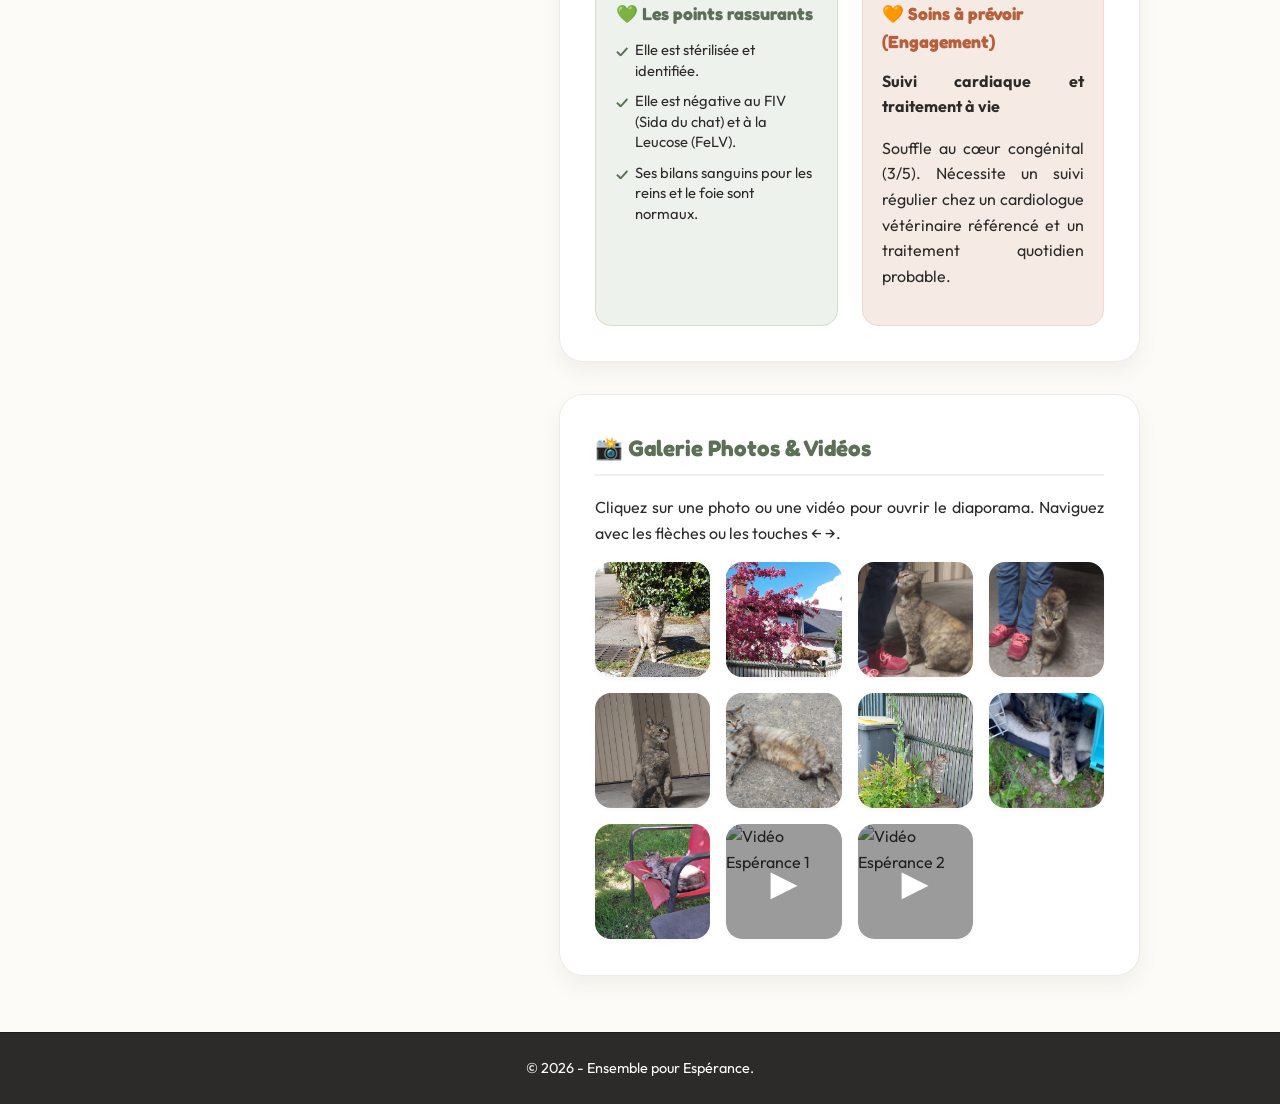
==== commit db64fd58: "feat: add CSS styling, new display page, and content updates for cat flyers" ====
--- a/index.html
+++ b/index.html
@@ -69,7 +69,7 @@
           <h2 class="details-section-title">🐾 Qui est Espérance ?</h2>
           <div id="details-history">
             <p>Espérance est une jeune chatte tricolore d'environ 4 ans (née en juin 2022), qui vit actuellement à
-              l'extérieur à Orléans. Après une histoire de vie complexe et une adoption difficile, elle s'est retrouvée
+              Orléans. Après une histoire de vie complexe et une adoption difficile, elle s'est retrouvée
               livrée à elle-même dehors.</p>
             <p>Nous sommes ses voisins. Nous faisons tout notre possible pour la nourrir et veiller sur elle, mais notre
               situation ne nous permet pas d'assumer les soins lourds et réguliers dont elle a besoin pour guérir. Nous
@@ -139,7 +139,8 @@
         <!-- Galerie Photos & Vidéos -->
         <article class="details-section">
           <h2 class="details-section-title">📸 Galerie Photos &amp; Vidéos</h2>
-          <p>Cliquez sur une photo ou une vidéo pour ouvrir le diaporama. Naviguez avec les flèches ou les touches ← →.</p>
+          <p>Cliquez sur une photo ou une vidéo pour ouvrir le diaporama. Naviguez avec les flèches ou les touches ← →.
+          </p>
           <div class="gallery-grid" id="gallery-box">
 
             <div class="gallery-item" onclick="openSlideshow(0)">
@@ -203,114 +204,143 @@
     <p>© 2026 - Ensemble pour Espérance.</p>
   </footer>
 
+  <!-- Bouton flottant mobile (apparaît quand le btn principal quitte l'écran) -->
+  <a href="tel:0681988837" class="floating-contact-btn" id="floating-contact-btn" aria-label="Nous contacter">
+    <span>📞</span> Nous contacter
+  </a>
+
   <script src="js/app.js"></script>
 
+  <!-- Bouton flottant : apparaît quand le bouton principal sort de l'écran -->
   <script>
-  (function () {
-    'use strict';
-
-    const MEDIA = [
-      { type: 'image', src: 'photo/galerie/20260315_103427.jpg',  label: 'Photo 1' },
-      { type: 'image', src: 'photo/galerie/20260325_162601.jpg',  label: 'Photo 2' },
-      { type: 'image', src: 'photo/galerie/20260401_204713.jpg',  label: 'Photo 3' },
-      { type: 'image', src: 'photo/galerie/20260401_204842.jpg',  label: 'Photo 4' },
-      { type: 'image', src: 'photo/galerie/20260401_205354.jpg',  label: 'Photo 5' },
-      { type: 'image', src: 'photo/galerie/20260501_160512.jpg',  label: 'Photo 6' },
-      { type: 'image', src: 'photo/galerie/20260517_102417.jpg',  label: 'Photo 7' },
-      { type: 'image', src: 'photo/galerie/20260525_193505.jpg',  label: 'Photo 8' },
-      { type: 'image', src: 'photo/galerie/image000000(4).jpg',   label: 'Photo 9' },
-      { type: 'video', videoId: '37vehs3UOGQ', label: 'Vidéo 1 — Espérance' },
-      { type: 'video', videoId: 'AfHTMRv_APE', label: 'Vidéo 2 — Espérance' },
-    ];
-
-    const lightbox    = document.getElementById('lightbox');
-    const lbImg       = document.getElementById('lightbox-img');
-    const lbVideoWrap = document.getElementById('lightbox-video-wrapper');
-    const lbCounter   = document.getElementById('lightbox-counter');
-    const btnClose    = document.getElementById('lightbox-close');
-    const btnPrev     = document.getElementById('lightbox-prev');
-    const btnNext     = document.getElementById('lightbox-next');
-
-    let currentIndex = 0;
-    const isHttp = location.protocol.startsWith('http');
-
-    function showMedia(index) {
-      currentIndex = (index + MEDIA.length) % MEDIA.length;
-      const media  = MEDIA[currentIndex];
-      lbCounter.textContent = (currentIndex + 1) + ' / ' + MEDIA.length;
-
-      if (media.type === 'image') {
-        lbImg.src             = media.src;
-        lbImg.alt             = media.label;
-        lbImg.style.display   = 'block';
-        lbVideoWrap.style.display = 'none';
-        lbVideoWrap.innerHTML = '';
-      } else {
-        lbImg.style.display       = 'none';
-        lbVideoWrap.style.display = 'flex';
-
-        if (isHttp) {
-          var embedUrl = 'https://www.youtube-nocookie.com/embed/' + media.videoId + '?autoplay=1&rel=0&playsinline=1';
-          lbVideoWrap.innerHTML =
-            '<iframe src="' + embedUrl + '" allow="autoplay; fullscreen" allowfullscreen ' +
-            'frameborder="0" title="' + media.label + '" style="width:100%;height:100%;border:none;"></iframe>';
+    (function () {
+      var mainBtn = document.querySelector('.contact-card-btn');
+      var floatingBtn = document.getElementById('floating-contact-btn');
+      if (!mainBtn || !floatingBtn) return;
+
+      function checkVisibility() {
+        var rect = mainBtn.getBoundingClientRect();
+        // Le bouton principal est visible si son bas est encore dans le viewport
+        var isVisible = rect.bottom > 0 && rect.top < window.innerHeight;
+        if (isVisible) {
+          floatingBtn.classList.remove('floating-contact-btn--visible');
         } else {
-          lbVideoWrap.innerHTML =
-            '<div class="lb-video-card">' +
-              '<img src="https://img.youtube.com/vi/' + media.videoId + '/hqdefault.jpg" ' +
-                   'alt="' + media.label + '" class="lb-video-thumb">' +
-              '<div class="lb-video-overlay">' +
-                '<p class="lb-video-title">' + media.label + '</p>' +
-                '<p class="lb-video-hint">⚠️ Pour lire la vidéo ici, ouvrez la page via<br>' +
-                  '<strong>http://localhost:8080/</strong></p>' +
-                '<a href="https://youtube.com/shorts/' + media.videoId + '" target="_blank" rel="noopener" class="lb-video-btn">' +
-                  '▶ Voir sur YouTube' +
-                '</a>' +
-              '</div>' +
-            '</div>';
+          floatingBtn.classList.add('floating-contact-btn--visible');
         }
       }
-    }
-
-    window.openSlideshow = function (index) {
-      showMedia(index);
-      lightbox.classList.add('active');
-      document.body.style.overflow = 'hidden';
-      btnClose.focus();
-    };
-
-    function closeSlideshow() {
-      lightbox.classList.remove('active');
-      document.body.style.overflow = '';
-      lbImg.src = '';
-      lbVideoWrap.innerHTML = '';
-    }
-
-    btnClose.addEventListener('click', closeSlideshow);
-    btnPrev.addEventListener('click', function () { showMedia(currentIndex - 1); });
-    btnNext.addEventListener('click', function () { showMedia(currentIndex + 1); });
-
-    lightbox.addEventListener('click', function (e) {
-      if (e.target === lightbox) closeSlideshow();
-    });
-
-    document.addEventListener('keydown', function (e) {
-      if (!lightbox.classList.contains('active')) return;
-      if (e.key === 'Escape')          closeSlideshow();
-      else if (e.key === 'ArrowLeft')  showMedia(currentIndex - 1);
-      else if (e.key === 'ArrowRight') showMedia(currentIndex + 1);
-    });
-
-    var touchStartX = 0;
-    lightbox.addEventListener('touchstart', function (e) { touchStartX = e.touches[0].clientX; }, { passive: true });
-    lightbox.addEventListener('touchend', function (e) {
-      var dx = e.changedTouches[0].clientX - touchStartX;
-      if (Math.abs(dx) > 50) showMedia(currentIndex + (dx < 0 ? 1 : -1));
-    }, { passive: true });
-
-  })();
+
+      window.addEventListener('scroll', checkVisibility, { passive: true });
+      // Vérification initiale au chargement
+      checkVisibility();
+    })();
   </script>
 
+  <script>
+    (function () {
+      'use strict';
+
+      const MEDIA = [
+        { type: 'image', src: 'photo/galerie/20260315_103427.jpg', label: 'Photo 1' },
+        { type: 'image', src: 'photo/galerie/20260325_162601.jpg', label: 'Photo 2' },
+        { type: 'image', src: 'photo/galerie/20260401_204713.jpg', label: 'Photo 3' },
+        { type: 'image', src: 'photo/galerie/20260401_204842.jpg', label: 'Photo 4' },
+        { type: 'image', src: 'photo/galerie/20260401_205354.jpg', label: 'Photo 5' },
+        { type: 'image', src: 'photo/galerie/20260501_160512.jpg', label: 'Photo 6' },
+        { type: 'image', src: 'photo/galerie/20260517_102417.jpg', label: 'Photo 7' },
+        { type: 'image', src: 'photo/galerie/20260525_193505.jpg', label: 'Photo 8' },
+        { type: 'image', src: 'photo/galerie/image000000(4).jpg', label: 'Photo 9' },
+        { type: 'video', videoId: '37vehs3UOGQ', label: 'Vidéo 1 — Espérance' },
+        { type: 'video', videoId: 'AfHTMRv_APE', label: 'Vidéo 2 — Espérance' },
+      ];
+
+      const lightbox = document.getElementById('lightbox');
+      const lbImg = document.getElementById('lightbox-img');
+      const lbVideoWrap = document.getElementById('lightbox-video-wrapper');
+      const lbCounter = document.getElementById('lightbox-counter');
+      const btnClose = document.getElementById('lightbox-close');
+      const btnPrev = document.getElementById('lightbox-prev');
+      const btnNext = document.getElementById('lightbox-next');
+
+      let currentIndex = 0;
+      const isHttp = location.protocol.startsWith('http');
+
+      function showMedia(index) {
+        currentIndex = (index + MEDIA.length) % MEDIA.length;
+        const media = MEDIA[currentIndex];
+        lbCounter.textContent = (currentIndex + 1) + ' / ' + MEDIA.length;
+
+        if (media.type === 'image') {
+          lbImg.src = media.src;
+          lbImg.alt = media.label;
+          lbImg.style.display = 'block';
+          lbVideoWrap.style.display = 'none';
+          lbVideoWrap.innerHTML = '';
+        } else {
+          lbImg.style.display = 'none';
+          lbVideoWrap.style.display = 'flex';
+
+          if (isHttp) {
+            var embedUrl = 'https://www.youtube-nocookie.com/embed/' + media.videoId + '?autoplay=1&rel=0&playsinline=1';
+            lbVideoWrap.innerHTML =
+              '<iframe src="' + embedUrl + '" allow="autoplay; fullscreen" allowfullscreen ' +
+              'frameborder="0" title="' + media.label + '" style="width:100%;height:100%;border:none;"></iframe>';
+          } else {
+            lbVideoWrap.innerHTML =
+              '<div class="lb-video-card">' +
+              '<img src="https://img.youtube.com/vi/' + media.videoId + '/hqdefault.jpg" ' +
+              'alt="' + media.label + '" class="lb-video-thumb">' +
+              '<div class="lb-video-overlay">' +
+              '<p class="lb-video-title">' + media.label + '</p>' +
+              '<p class="lb-video-hint">⚠️ Pour lire la vidéo ici, ouvrez la page via<br>' +
+              '<strong>http://localhost:8080/</strong></p>' +
+              '<a href="https://youtube.com/shorts/' + media.videoId + '" target="_blank" rel="noopener" class="lb-video-btn">' +
+              '▶ Voir sur YouTube' +
+              '</a>' +
+              '</div>' +
+              '</div>';
+          }
+        }
+      }
+
+      window.openSlideshow = function (index) {
+        showMedia(index);
+        lightbox.classList.add('active');
+        document.body.style.overflow = 'hidden';
+        btnClose.focus();
+      };
+
+      function closeSlideshow() {
+        lightbox.classList.remove('active');
+        document.body.style.overflow = '';
+        lbImg.src = '';
+        lbVideoWrap.innerHTML = '';
+      }
+
+      btnClose.addEventListener('click', closeSlideshow);
+      btnPrev.addEventListener('click', function () { showMedia(currentIndex - 1); });
+      btnNext.addEventListener('click', function () { showMedia(currentIndex + 1); });
+
+      lightbox.addEventListener('click', function (e) {
+        if (e.target === lightbox) closeSlideshow();
+      });
+
+      document.addEventListener('keydown', function (e) {
+        if (!lightbox.classList.contains('active')) return;
+        if (e.key === 'Escape') closeSlideshow();
+        else if (e.key === 'ArrowLeft') showMedia(currentIndex - 1);
+        else if (e.key === 'ArrowRight') showMedia(currentIndex + 1);
+      });
+
+      var touchStartX = 0;
+      lightbox.addEventListener('touchstart', function (e) { touchStartX = e.touches[0].clientX; }, { passive: true });
+      lightbox.addEventListener('touchend', function (e) {
+        var dx = e.changedTouches[0].clientX - touchStartX;
+        if (Math.abs(dx) > 50) showMedia(currentIndex + (dx < 0 ? 1 : -1));
+      }, { passive: true });
+
+    })();
+  </script>
+
 </body>
 
-</html>
+</html>
--- a/css/style.css
+++ b/css/style.css
@@ -451,11 +451,8 @@
   float: right;
   width: 150px;
   height: 150px;
-  margin: 0 0 0.3rem 1.2rem;
   background: white;
   border: none;
-  border-radius: var(--radius-sm);
-  padding: 0.2rem;
   display: flex;
   flex-direction: column;
   align-items: center;
@@ -500,8 +497,8 @@
 .corner-img-bottom-right {
   float: right;
   width: 180px;
-  height: 200px;
-  margin: 0.3rem 0 0 1.8rem;
+  height: 180px;
+  margin: 0.3rem 0 0 1.5rem;
   object-fit: cover;
   border: none;
   shape-outside: circle(50%);
@@ -559,9 +556,15 @@
   flex-direction: column;
   align-items: center;
   text-align: center;
-  position: sticky;
-  top: 90px;
+  position: static; /* pas de sticky sur mobile */
   height: fit-content;
+}
+
+@media (min-width: 768px) {
+  .profile-card {
+    position: sticky;
+    top: 90px;
+  }
 }
 
 .profile-avatar-container {
@@ -1126,6 +1129,55 @@
 }
 
 /* ==========================================================================
+   BOUTON FLOTTANT MOBILE — Appel rapide (hors écran du btn principal)
+   ========================================================================== */
+
+/* Caché par défaut sur tous les écrans */
+.floating-contact-btn {
+  display: none;
+}
+
+/* Activé uniquement sur mobile (< 768px) */
+@media (max-width: 767px) {
+  .floating-contact-btn {
+    display: flex;
+    align-items: center;
+    gap: 0.5rem;
+    position: fixed;
+    bottom: 1.5rem;
+    right: 1.5rem;
+    z-index: 999;
+    background: var(--primary);
+    color: #ffffff;
+    font-family: var(--font-title);
+    font-size: 1rem;
+    font-weight: 700;
+    padding: 0.75rem 1.4rem;
+    border-radius: 50px;
+    box-shadow: 0 6px 20px rgba(214, 122, 87, 0.45);
+    text-decoration: none;
+    /* Caché par défaut : glissé en bas hors écran */
+    transform: translateY(120%);
+    opacity: 0;
+    pointer-events: none;
+    transition: transform 0.35s cubic-bezier(0.34, 1.56, 0.64, 1),
+                opacity 0.25s ease;
+  }
+
+  /* Visible quand le bouton principal n'est plus à l'écran */
+  .floating-contact-btn--visible {
+    transform: translateY(0);
+    opacity: 1;
+    pointer-events: auto;
+  }
+
+  .floating-contact-btn:active {
+    transform: translateY(2px) scale(0.97);
+    box-shadow: 0 3px 10px rgba(214, 122, 87, 0.3);
+  }
+}
+
+/* ==========================================================================
    STYLE D'IMPRESSION COMPACT FIABLE ET FLUIDE (BLOCKS ET FLOATS - SANS COUPURE)
    ========================================================================== */
 @media print {
@@ -1142,6 +1194,7 @@
   .controls-container,
   .site-logo,
   .nav-links,
+  .floating-contact-btn,
   button,
   .nav-btn {
     display: none !important;
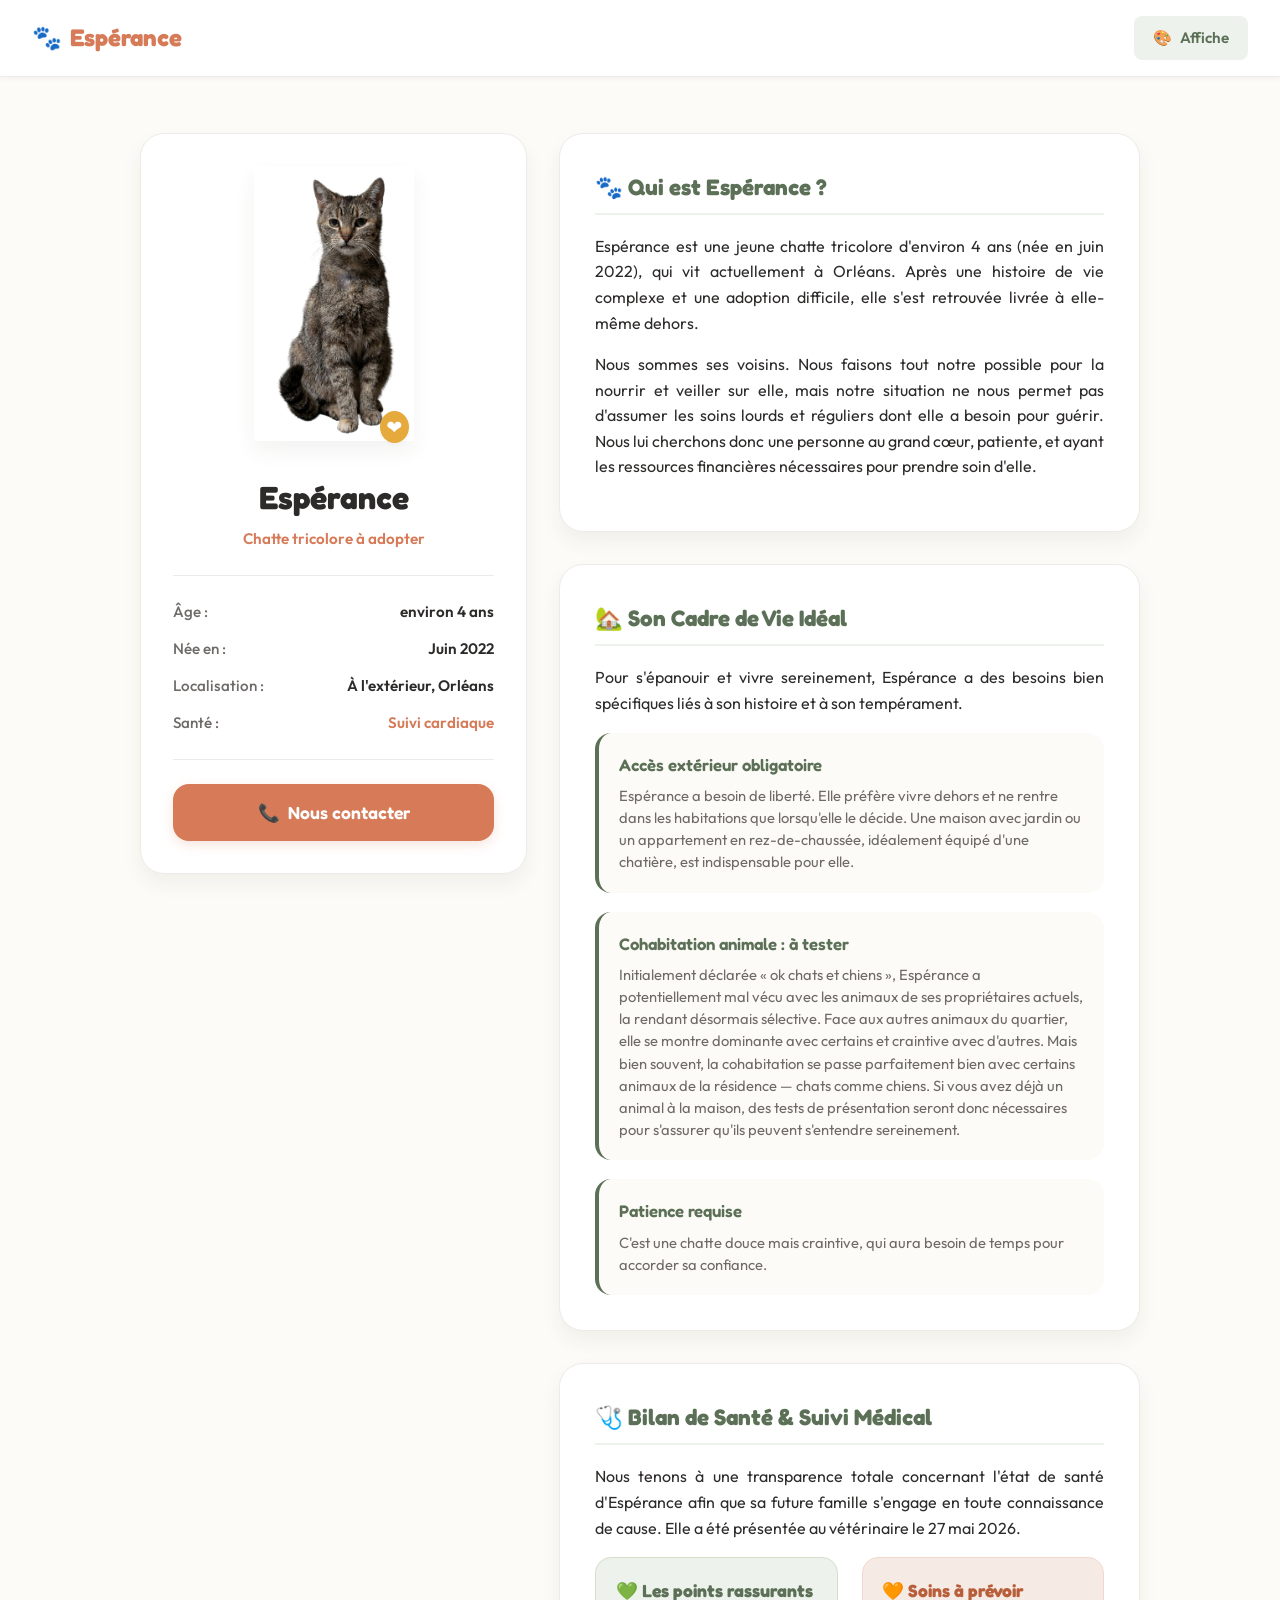
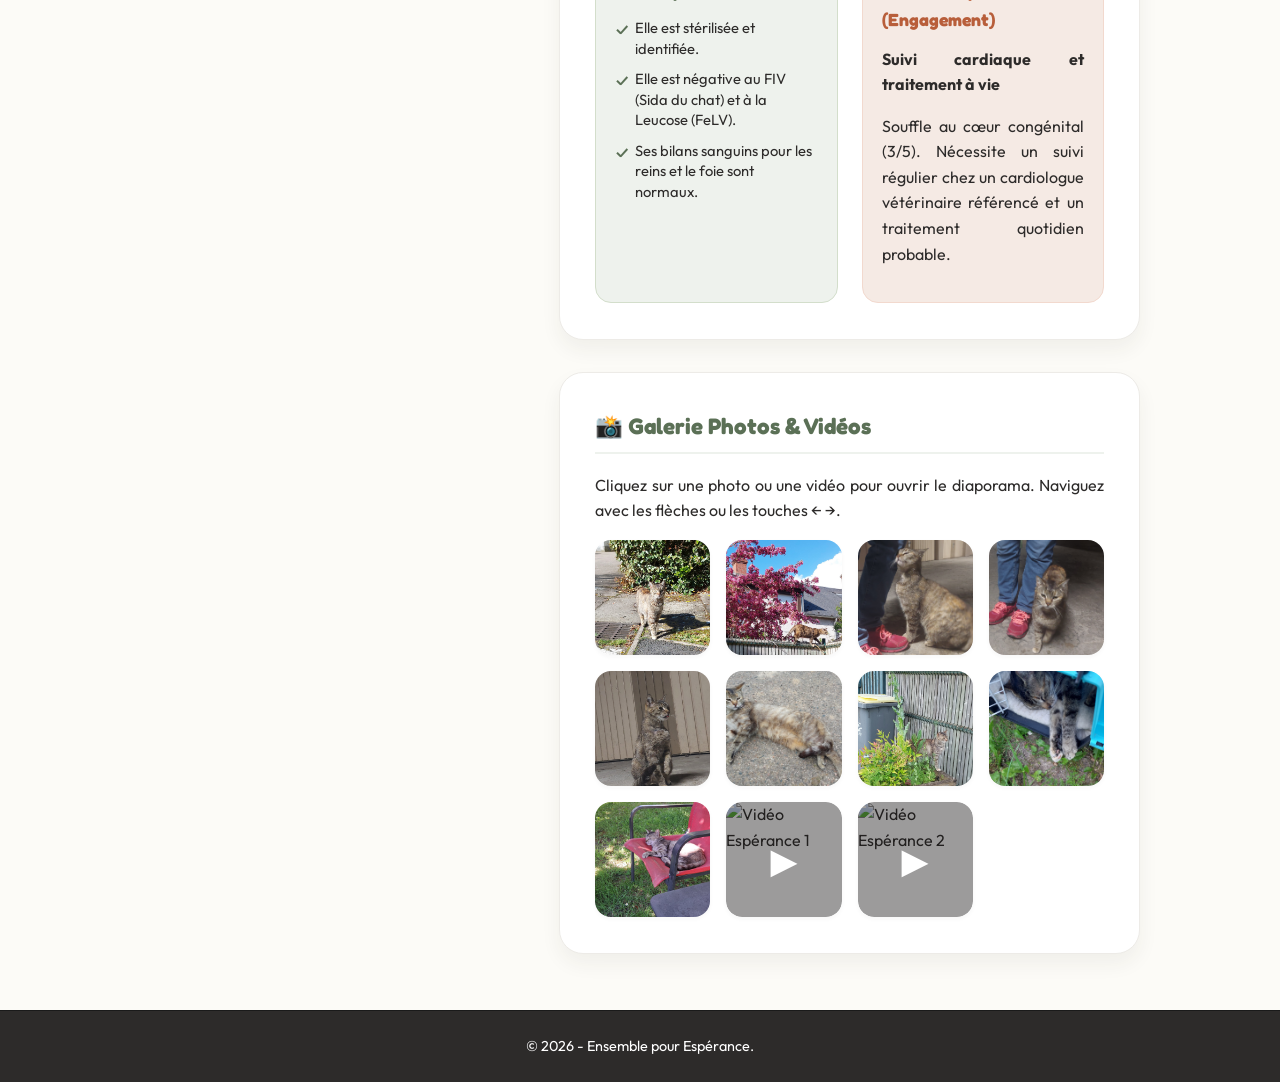
==== commit ebcdd3bf: "feat: update animal cohabitation description for clarity and sensitivity" ====
--- a/index.html
+++ b/index.html
@@ -92,8 +92,8 @@
             </div>
             <div class="requirement-card">
               <span class="requirement-label">Cohabitation animale : à tester</span>
-              <span class="requirement-desc">Initialement déclarée « ok chats et chiens », Espérance a malheureusement
-                vécu des traumatismes liés aux animaux de ses propriétaires actuels, la rendant désormais sélective.
+              <span class="requirement-desc">Initialement déclarée « ok chats et chiens », Espérance a potentiellement
+                mal vécu avec les animaux de ses propriétaires actuels, la rendant désormais sélective.
                 Face aux autres animaux du quartier, elle se montre dominante avec certains et craintive avec d'autres.
                 Mais bien souvent, la cohabitation se passe parfaitement bien avec certains animaux de la résidence —
                 chats comme chiens. Si vous avez déjà un animal à la maison, des tests de présentation seront donc
--- a/css/style.css
+++ b/css/style.css
@@ -556,7 +556,8 @@
   flex-direction: column;
   align-items: center;
   text-align: center;
-  position: static; /* pas de sticky sur mobile */
+  position: static;
+  /* pas de sticky sur mobile */
   height: fit-content;
 }
 
@@ -1126,6 +1127,172 @@
 
 .control-btn.accent:hover {
   background: var(--primary-dark);
+}
+
+/* ==========================================================================
+   RESPONSIVE MOBILE — Affiche Coins (< 768px)
+   Annule la structure 2 colonnes, les floats et le text-wrap
+   ========================================================================== */
+
+/* Règles par défaut (desktop) : séparateur photo mobile caché */
+.mobile-separator-photo {
+  display: none;
+}
+
+/* Texte nav long visible par défaut, court caché */
+.nav-text-short {
+  display: none;
+}
+
+/* Sous 460px : afficher le texte court, cacher le long */
+@media (max-width: 459px) {
+  .nav-text-full {
+    display: none;
+  }
+
+  .nav-text-short {
+    display: inline;
+  }
+}
+
+@media (max-width: 767px) {
+
+  /* L'affiche passe en bloc simple, sans overflow caché */
+  .flyer-corners {
+    padding: 1.4rem 1rem;
+    min-height: unset;
+    overflow: visible;
+  }
+
+  /* Le layout 2 colonnes devient une colonne unique */
+  .two-columns-layout {
+    display: block;
+    gap: 0;
+    min-height: unset;
+    height: auto;
+  }
+
+  /* Image centrale : sort du positionnement absolu, centrée dans le flux */
+  .center-image-container {
+    position: static;
+    transform: none;
+    width: 140px;
+    height: auto;
+    margin: 0 auto 1.2rem;
+    display: flex;
+    justify-content: center;
+  }
+
+  .center-image-container img {
+    width: 140px;
+    height: auto;
+    object-fit: contain;
+    margin-bottom: 0;
+  }
+
+  /* Les deux colonnes occupent 100% de la largeur */
+  .column,
+  .column-left,
+  .column-right {
+    width: 100%;
+    height: auto;
+    text-align: justify;
+    font-size: 0.92rem;
+  }
+
+  /* Annulation des cales (spacers) */
+  .center-spacer-left,
+  .center-spacer-right {
+    display: none;
+  }
+
+  /* Photo haut gauche (photo/3.jpg) : masquée à sa position float d'origine */
+  .corner-img-top-left {
+    display: none;
+  }
+
+  /* Titre "Qui est Espérance ?" recentré */
+  .text-right {
+    text-align: center !important;
+    word-spacing: normal;
+    display: block;
+    margin-bottom: 0.4rem;
+  }
+
+  /* Photo bas gauche (photo/a.png) : masquée */
+  .corner-img-bottom-left {
+    display: none;
+  }
+
+  /* QR code et photo haut droite : centrés, plus de float */
+  .corner-qr-top-right,
+  .corner-top-right {
+    float: none;
+    display: block;
+    width: 90px;
+    height: 90px;
+    margin: 0 auto 1rem;
+    shape-outside: none;
+    border-radius: var(--radius-sm);
+    overflow: hidden;
+  }
+
+  .corner-qr-top-right img,
+  .corner-top-right img {
+    width: 100%;
+    height: 100%;
+    object-fit: cover;
+  }
+
+  /* photo/chatcoeur.png : masquée */
+  .column-right .corner-top-right {
+    display: none;
+  }
+
+  /* Photo bas droite (photo/2.png) : centrée */
+  .corner-img-bottom-right {
+    float: none;
+    display: block;
+    width: 110px;
+    height: 110px;
+    object-fit: cover;
+    margin: 1rem auto 1.5rem;
+    border-radius: 50%;
+    shape-outside: none;
+  }
+
+  /* Paragraphes : nettoyage floats */
+  .column p {
+    margin-bottom: 0.8rem;
+    overflow: hidden;
+  }
+
+  /* Pied de page de l'affiche */
+  .flyer-corners-footer {
+    margin-top: 1rem;
+  }
+
+  /* Photo séparatrice mobile : visible et centrée entre les deux sections */
+  .mobile-separator-photo {
+    display: flex;
+    justify-content: center;
+    margin: 1rem 0 2rem 0;
+  }
+
+  .mobile-separator-photo img {
+    width: 110px;
+    height: 110px;
+    object-fit: cover;
+    border-radius: 50%;
+    display: block;
+  }
+
+  /* "Comment l'aider ?" centré comme "Qui est Espérance ?" */
+  #help-p1>strong {
+    display: block;
+    text-align: center;
+    margin-bottom: 0.4rem;
+  }
 }
 
 /* ==========================================================================
@@ -1161,7 +1328,7 @@
     opacity: 0;
     pointer-events: none;
     transition: transform 0.35s cubic-bezier(0.34, 1.56, 0.64, 1),
-                opacity 0.25s ease;
+      opacity 0.25s ease;
   }
 
   /* Visible quand le bouton principal n'est plus à l'écran */
